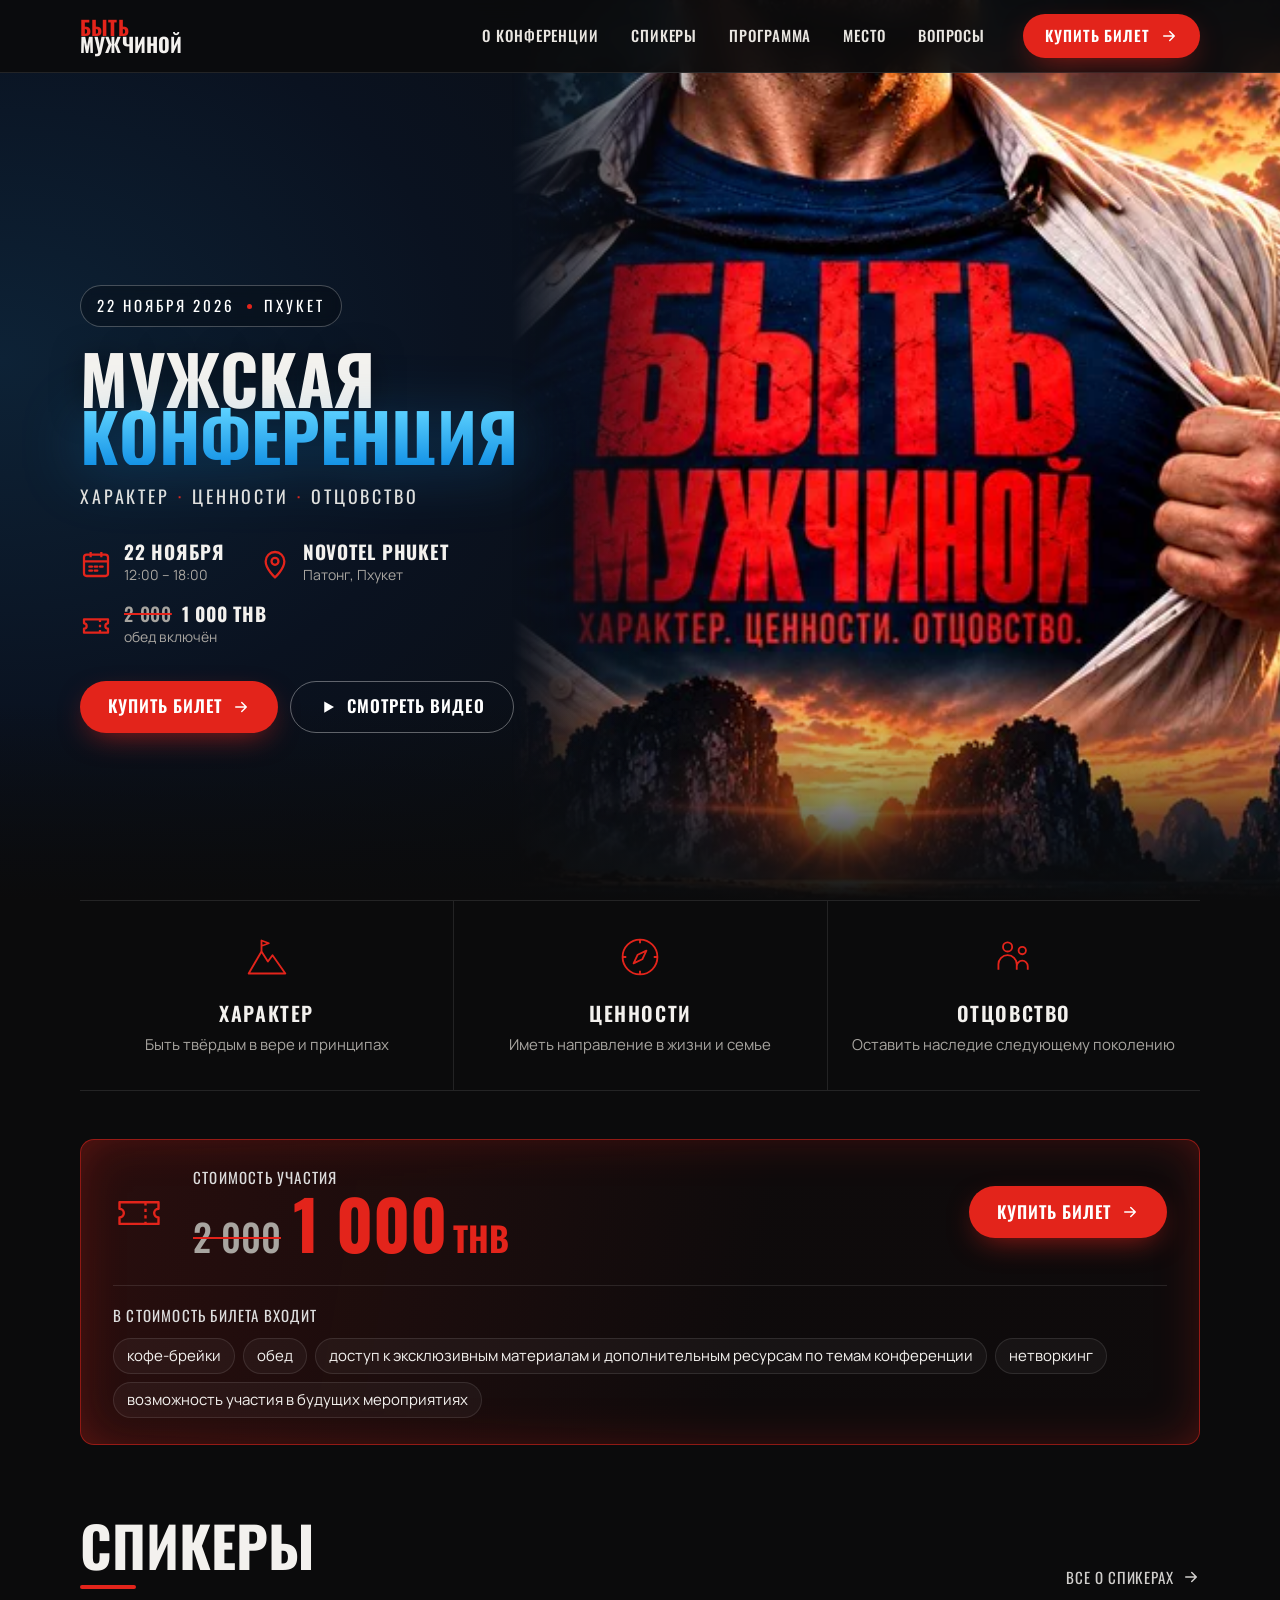
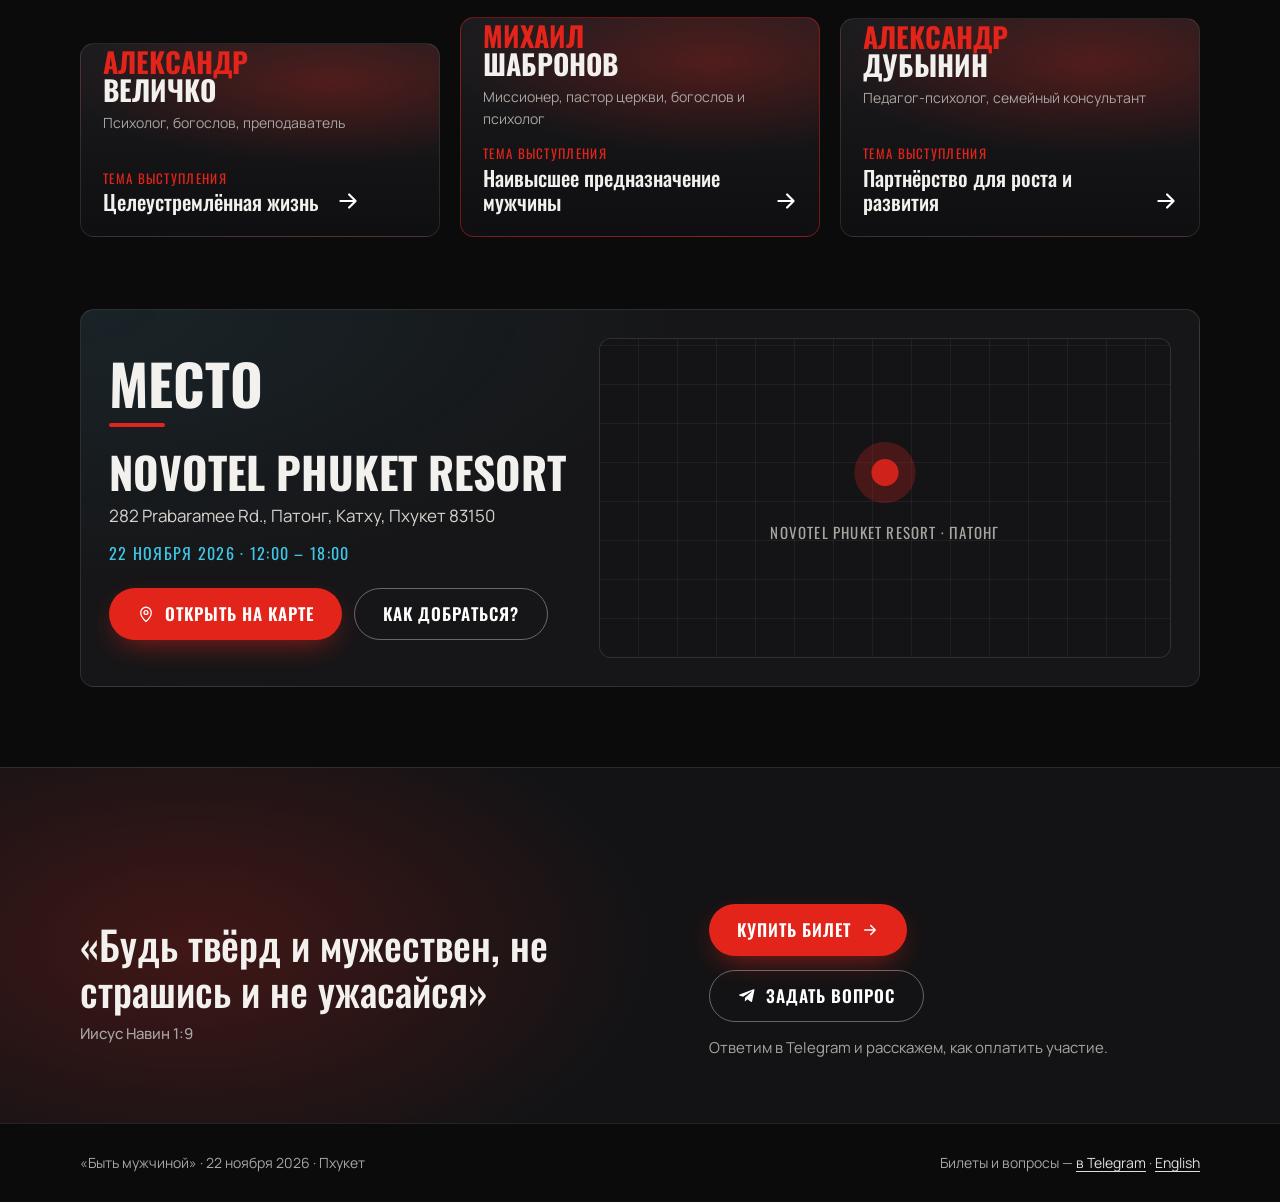
==== index.html @ 86142906 "Место проведения: Novotel Phuket Resort, Патонг — первый экран, блок с картой, вкладка «Место», вопр" ====
<!doctype html>
<html lang="ru">
<head>
<noscript><style>.hero-art img{opacity:1!important}</style></noscript>
<meta charset="utf-8">
<meta name="viewport" content="width=device-width, initial-scale=1, viewport-fit=cover">
<title>Быть мужчиной — конференция, Пхукет, 22 ноября 2026</title>
<meta name="description" content="Мужская конференция «Быть мужчиной»: характер, ценности, отцовство. 22 ноября 2026, Пхукет. Участие — 1 000 бат, обед включён.">
<meta property="og:title" content="Быть мужчиной — конференция, 22 ноября, Пхукет">
<meta property="og:description" content="Характер. Ценности. Отцовство. Участие — 1 000 бат, обед включён.">
<meta property="og:image" content="https://bemen.club/img/og-share.jpg">
<meta property="og:image:width" content="1200">
<meta property="og:image:height" content="630">
<meta name="twitter:card" content="summary_large_image">
<meta property="og:url" content="https://bemen.club/">
<meta property="og:type" content="website">
<meta name="theme-color" content="#0b0b0c">
<link rel="icon" href="data:image/svg+xml,%3Csvg xmlns='http://www.w3.org/2000/svg' viewBox='0 0 32 32'%3E%3Crect width='32' height='32' rx='6' fill='%23e3241b'/%3E%3Cpath d='M6 24l7-12 4 6 3-4 6 10z' fill='%23fff'/%3E%3C/svg%3E">
<script src="legal/org.js"></script>
<link rel="preconnect" href="https://fonts.googleapis.com">
<link rel="preconnect" href="https://fonts.gstatic.com" crossorigin>
<link href="https://fonts.googleapis.com/css2?family=Oswald:wght@500;600;700&family=Manrope:wght@400;500;600;700&display=swap" rel="stylesheet" media="print" onload="this.media='all'">
<link rel="preload" as="image" href="img/hero-wide.webp" imagesrcset="img/hero-wide-800.webp 800w, img/hero-wide.webp 1254w" imagesizes="(max-width:1100px) 100vw, 60vw" type="image/webp" media="(min-width: 641px)">
<link rel="preload" as="image" href="img/hero-tall.webp" media="(max-width: 640px)">
<style>
:root{
  --bg:#0b0b0c; --bg2:#131315; --card:#161618; --line:rgba(255,255,255,.1);
  --text:#f3f1ee; --muted:#a8a5a0; --red:#e3241b; --red2:#ff3b2f; --cyan:#3fc6e6;
  --r:14px; --pad:clamp(16px,4vw,40px); --max:1200px;
  --head:'Oswald',Impact,sans-serif; --body:'Manrope',system-ui,sans-serif;
}
*{box-sizing:border-box;margin:0;padding:0}
html{scroll-behavior:smooth;-webkit-text-size-adjust:100%}
body{background:var(--bg);color:var(--text);font-family:var(--body);font-size:16px;line-height:1.55;overflow-x:hidden}
img,video{display:block;max-width:100%}
a{color:inherit;text-decoration:none}
button{font:inherit;color:inherit;background:none;border:0;cursor:pointer}
.wrap{max-width:var(--max);margin:0 auto;padding:0 var(--pad)}
:focus-visible{outline:2px solid var(--red2);outline-offset:3px;border-radius:6px}

/* ---------- кнопки ---------- */
.btn{display:inline-flex;align-items:center;justify-content:center;gap:10px;min-height:52px;padding:0 28px;border-radius:999px;
  font-family:var(--head);font-weight:600;font-size:17px;letter-spacing:.06em;text-transform:uppercase;white-space:nowrap;
  transition:transform .2s cubic-bezier(.2,.8,.2,1),background .2s,box-shadow .2s}
.btn-red{background:var(--red);color:#fff;box-shadow:0 10px 30px -10px rgba(227,36,27,.7)}
.btn-red:hover{background:var(--red2);transform:translateY(-2px)}
.btn-red:active{transform:translateY(0) scale(.98)}
.btn-ghost{border:1.5px solid rgba(255,255,255,.35);color:#fff}
.btn-ghost:hover{border-color:#fff;background:rgba(255,255,255,.06)}
.btn svg{width:18px;height:18px;flex:none}
.link-more{display:inline-flex;align-items:center;gap:8px;font-family:var(--head);text-transform:uppercase;letter-spacing:.06em;font-size:15px;color:var(--text);opacity:.85}
.link-more:hover{opacity:1;color:var(--red2)}

/* ---------- шапка ---------- */
header{position:fixed;inset:0 0 auto;z-index:40;background:rgba(11,11,12,.92);backdrop-filter:blur(12px);-webkit-backdrop-filter:blur(12px);border-bottom:1px solid var(--line)}
header.solid{background:rgba(11,11,12,.86);backdrop-filter:blur(12px);-webkit-backdrop-filter:blur(12px);border-bottom:1px solid var(--line)}
.bar{display:flex;align-items:center;gap:24px;height:72px}
.logo{font-family:var(--head);font-weight:700;line-height:.86;text-transform:uppercase;font-size:20px;letter-spacing:.01em}
.logo b{color:var(--red);display:block}
.tabs{display:flex;gap:4px;margin-left:auto}
.tab{font-family:var(--head);font-weight:500;font-size:15px;text-transform:uppercase;letter-spacing:.06em;padding:10px 14px;border-radius:999px;color:#e9e6e1;transition:background .2s,color .2s}
.tab:hover,.tab[aria-expanded=true]{background:rgba(255,255,255,.08);color:#fff}
.bar .btn{min-height:44px;padding:0 22px;font-size:15px}

/* ---------- первый экран: кадр постера справа, текст слева ---------- */
.sr-only{position:absolute;width:1px;height:1px;overflow:hidden;clip:rect(0 0 0 0);white-space:nowrap}
.hero{position:relative;min-height:min(100svh,980px);display:flex;align-items:center;overflow:hidden;isolation:isolate;
  background:radial-gradient(80% 90% at 0% 40%,#0d2236 0%,#0a1220 45%,var(--bg) 100%)}
.hero-art{position:absolute;top:0;right:0;bottom:0;width:60%;z-index:-1;background:url([data-uri]) 60% 30%/cover;-webkit-mask:linear-gradient(90deg,transparent 0%,#000 30%);mask:linear-gradient(90deg,transparent 0%,#000 30%)}
.hero-art img{width:100%;height:100%;object-fit:cover;object-position:60% 30%;
  opacity:0;transition:opacity .6s ease}
.hero-art img.ok{opacity:1;animation:slowzoom 20s ease-out both}
.hero::after{content:"";position:absolute;inset:auto 0 0;height:22%;background:linear-gradient(0deg,var(--bg),transparent);z-index:-1}
@keyframes slowzoom{from{transform:scale(1.06)}to{transform:scale(1)}}
.hero-in{width:100%;padding-top:110px;padding-bottom:64px}
.hero-date{display:inline-flex;align-items:center;gap:12px;font-family:var(--head);text-transform:uppercase;letter-spacing:.2em;font-size:15px;color:#fff;
  padding:8px 16px;border:1px solid rgba(255,255,255,.25);border-radius:999px;background:rgba(0,0,0,.25);backdrop-filter:blur(6px)}
.hero-date i{width:5px;height:5px;border-radius:50%;background:var(--red)}
.h1{font-family:var(--head);font-weight:700;text-transform:uppercase;line-height:.86;margin:22px 0 18px;font-size:clamp(50px,5.3vw,104px);white-space:nowrap}
.h1 span{display:block}
.h1 .w{color:#f4f2ee;text-shadow:0 4px 30px rgba(0,0,0,.5)}
.h1 .c{background:linear-gradient(180deg,#5fd3ff,#1593e6);-webkit-background-clip:text;background-clip:text;color:transparent;filter:drop-shadow(0 6px 30px rgba(21,147,230,.35))}
.triad{font-family:var(--head);text-transform:uppercase;letter-spacing:.16em;font-size:clamp(14px,1.4vw,18px);color:#e6e3de}
.triad i{color:var(--red);font-style:normal;margin:0 .45em}
.facts{display:flex;flex-wrap:wrap;gap:16px 34px;margin:30px 0 32px}
.fact{display:flex;gap:12px;align-items:center}
.fact svg{width:32px;height:32px;color:var(--red);flex:none}
.fact strong{display:block;font-family:var(--head);font-size:19px;letter-spacing:.04em;text-transform:uppercase;line-height:1.1}
.fact span{color:var(--muted);font-size:14px}
.cta-row{display:flex;flex-wrap:wrap;gap:12px}
.alt-pay{display:inline-block;margin-top:14px;color:var(--muted);font-size:14px;text-decoration:underline;text-underline-offset:3px}
.alt-pay:hover{color:#fff}
.price .alt-pay{grid-column:1/-1;justify-self:end;margin-top:-16px}
.alt-pay[hidden]{display:none}
.hero-in>*{max-width:min(640px,46vw)}
.hero-in>.h1{max-width:none}
@media (min-width:1600px){.hero-art{width:58%}}
@media (max-width:1100px) and (min-width:641px){
  .hero{display:block;min-height:0}
  .hero-art{position:relative;width:100%;height:auto;aspect-ratio:1254/695}
  .hero-art{-webkit-mask:linear-gradient(0deg,transparent 0%,#000 30%);mask:linear-gradient(0deg,transparent 0%,#000 30%)}
  .hero-in{padding-top:0;margin-top:-60px;position:relative}
  .hero-in>*{max-width:none}
}

/* ---------- ценности ---------- */
.values{display:grid;grid-template-columns:repeat(3,1fr);border-top:1px solid var(--line);border-bottom:1px solid var(--line)}
.val{padding:34px 20px;text-align:center}
.val+.val{border-left:1px solid var(--line)}
.val svg{width:44px;height:44px;color:var(--red);margin:0 auto 12px}
.val h3{font-family:var(--head);text-transform:uppercase;letter-spacing:.08em;font-size:20px;font-weight:600}
.val p{color:var(--muted);font-size:15px;margin-top:4px}

/* ---------- цена ---------- */
.price{margin:48px auto 0;display:grid;grid-template-columns:auto 1fr auto;align-items:center;gap:28px;padding:26px 32px;border:1.5px solid rgba(227,36,27,.6);border-radius:var(--r);
  background:linear-gradient(100deg,rgba(227,36,27,.14),rgba(227,36,27,.02) 60%);box-shadow:0 0 60px -20px rgba(227,36,27,.45) inset}
.price .ico{width:52px;height:52px;color:var(--red)}
.price small{display:block;font-family:var(--head);text-transform:uppercase;letter-spacing:.08em;font-size:15px;color:#ddd}
.price .sum{font-family:var(--head);font-weight:700;font-size:clamp(46px,6vw,68px);color:var(--red);line-height:1}
.price .sum em{font-style:normal;font-size:.5em;margin-left:6px}
.price .sum s,.fact s,.chip s{color:var(--muted);font-weight:500;text-decoration-color:var(--red);text-decoration-thickness:2px}
.price .sum s{font-size:.55em;margin-right:12px}
.fact s{margin-right:4px}
.price .inc{grid-column:1/-1;border-top:1px solid var(--line);padding-top:18px}
.price .inc ul{list-style:none;margin-top:10px;display:flex;flex-wrap:wrap;gap:8px}
.price .inc li{padding:7px 13px;border:1px solid var(--line);border-radius:999px;background:rgba(255,255,255,.04);font-size:15px;line-height:1.35}

/* ---------- спикеры ---------- */
section{padding:72px 0 0}
.sec-head{display:flex;align-items:end;justify-content:space-between;gap:16px;margin-bottom:28px}
.h2{font-family:var(--head);font-weight:700;text-transform:uppercase;font-size:clamp(38px,5vw,56px);line-height:1}
.h2::after{content:"";display:block;width:56px;height:4px;background:var(--red);margin-top:12px;border-radius:2px}
.speakers{display:grid;grid-template-columns:repeat(3,1fr);gap:20px;align-items:end}
.sp{position:relative;display:flex;flex-direction:column;text-align:left;border-radius:var(--r);overflow:hidden;border:1px solid var(--line);
  background:radial-gradient(120% 70% at 70% 20%,rgba(227,36,27,.28),transparent 60%),linear-gradient(180deg,#1c1c1f,#0f0f11);
  transition:transform .35s cubic-bezier(.2,.8,.2,1),border-color .3s,box-shadow .35s}
.sp:hover{transform:translateY(-6px);border-color:rgba(227,36,27,.55);box-shadow:0 30px 60px -30px rgba(227,36,27,.5)}
.sp.main{border-color:rgba(227,36,27,.45)}
.sp .ph{position:relative;aspect-ratio:4/4.3;overflow:hidden;isolation:isolate}
.sp .ph img{position:absolute;inset:0;width:100%;height:100%;object-fit:cover;object-position:50% 12%;z-index:-1;
  filter:saturate(.8) contrast(1.08) brightness(.92);transition:transform .6s cubic-bezier(.2,.8,.2,1),filter .4s}
.sp:hover .ph img{transform:scale(1.04);filter:saturate(1) contrast(1.05) brightness(1)}
/* общий тон для разных фонов: тёмные края, красный отсвет и полоса как на эскизе */
.sp .ph::before{content:"";position:absolute;inset:0;
  background:radial-gradient(90% 70% at 50% 30%,transparent 40%,rgba(11,11,12,.75) 100%),linear-gradient(200deg,rgba(227,36,27,.28),transparent 45%)}
.sp .ph::after{content:"";position:absolute;inset:auto 0 0;height:45%;background:linear-gradient(0deg,#111113 4%,transparent)}
.sp .ph i.streak{position:absolute;right:-6%;top:-8%;width:16%;height:120%;transform:rotate(12deg);opacity:.8;
  background:linear-gradient(180deg,transparent,rgba(227,36,27,.9) 25%,rgba(150,12,8,.9) 75%,transparent);
  -webkit-mask:repeating-linear-gradient(170deg,#000 0 7px,transparent 7px 11px);mask:repeating-linear-gradient(170deg,#000 0 7px,transparent 7px 11px)}
.sp .ph svg.mnt{display:none}
.sp .bd{padding:4px 22px 22px;position:relative}
.sp h3{font-family:var(--head);text-transform:uppercase;font-size:28px;line-height:1;font-weight:700}
.sp h3 span{color:var(--red);display:block}
.sp .role{color:var(--muted);font-size:14px;margin:8px 0 14px;min-height:42px}
.sp .tlabel{font-family:var(--head);color:var(--red);text-transform:uppercase;letter-spacing:.1em;font-size:13px}
.sp .topic{font-family:var(--head);font-size:21px;line-height:1.15;text-transform:none;font-weight:500;margin-top:2px;padding-right:40px}
.sp .arr{position:absolute;right:20px;bottom:22px;width:26px;height:26px;color:#fff;transition:transform .3s}
.sp:hover .arr{transform:translateX(4px);color:var(--red2)}

/* ---------- финальный призыв ---------- */
.venue{display:grid;grid-template-columns:1fr 1.25fr;gap:32px;align-items:stretch;padding:28px;border:1px solid var(--line);border-radius:var(--r);
  background:radial-gradient(90% 120% at 0% 0%,rgba(63,198,230,.08),transparent 60%),var(--card)}
.venue-txt{display:flex;flex-direction:column;justify-content:center;min-width:0}
.venue-name{font-family:var(--head);font-weight:700;font-size:clamp(30px,3.4vw,44px);text-transform:uppercase;line-height:1.05;margin-top:22px}
.venue-addr{color:#d6d3ce;font-size:17px;margin-top:8px}
.venue-when{font-family:var(--head);color:var(--cyan);letter-spacing:.08em;text-transform:uppercase;font-size:16px;margin:12px 0 22px}
.venue-map{position:relative;display:block;min-height:320px;border-radius:12px;overflow:hidden;background:#1a1a1d;border:1px solid var(--line)}
.venue-map::before{content:"Novotel Phuket Resort · Патонг";position:absolute;inset:0;display:grid;place-items:center;padding-top:70px;font-family:var(--head);text-transform:uppercase;letter-spacing:.08em;color:var(--muted);font-size:15px;
  background:radial-gradient(circle at 50% 42%,rgba(227,36,27,.9) 0 13px,rgba(227,36,27,.25) 14px 30px,transparent 31px),repeating-linear-gradient(0deg,transparent 0 38px,rgba(255,255,255,.05) 38px 39px),repeating-linear-gradient(90deg,transparent 0 38px,rgba(255,255,255,.05) 38px 39px),#141417}
.venue-map iframe{position:absolute;inset:0;width:100%;height:100%;border:0;filter:grayscale(.25) contrast(1.05);pointer-events:none}
.final{margin-top:80px;position:relative;overflow:hidden;border-top:1px solid var(--line);
  background:radial-gradient(60% 120% at 15% 50%,rgba(227,36,27,.22),transparent 60%),var(--bg2)}
.final .wrap{display:grid;grid-template-columns:1.2fr 1fr;gap:40px;align-items:center;padding-top:64px;padding-bottom:64px}
.quote{font-family:var(--head);font-size:clamp(26px,3.2vw,40px);line-height:1.15;font-weight:500}
.quote cite{display:block;font-family:var(--body);font-style:normal;color:var(--muted);font-size:15px;margin-top:12px}
.final-cta{display:flex;flex-direction:column;gap:14px;align-items:flex-start}
.final-cta p{color:var(--muted);font-size:15px}
footer{padding:28px 0 calc(28px + env(safe-area-inset-bottom));color:var(--muted);font-size:14px;border-top:1px solid var(--line)}
footer .foot{display:flex;flex-direction:column;gap:14px}
.foot-org{line-height:1.7;color:#cfcbc6}
.foot-org b{color:#fff}
.foot-row{display:flex;flex-wrap:wrap;justify-content:space-between;gap:10px}
footer a{color:#ddd;text-decoration:underline;text-underline-offset:3px}

/* ---------- окна вкладок ---------- */
dialog.sheet{position:fixed;inset:0;margin:auto;width:min(960px,calc(100% - 32px));max-height:calc(100dvh - 48px);padding:0;border:1px solid var(--line);border-radius:18px;
  background:#121214;color:var(--text);overflow:hidden;box-shadow:0 40px 120px rgba(0,0,0,.7)}
dialog.sheet::backdrop{background:rgba(0,0,0,.72);backdrop-filter:blur(6px);-webkit-backdrop-filter:blur(6px)}
dialog.sheet[open]{animation:sheetin .35s cubic-bezier(.2,.8,.2,1)}
dialog.sheet[open]::backdrop{animation:fade .3s ease}
@keyframes sheetin{from{opacity:0;transform:translateY(24px) scale(.98)}to{opacity:1;transform:none}}
@keyframes fade{from{opacity:0}}
.sheet-in{display:flex;flex-direction:column;max-height:calc(100dvh - 48px)}
.sheet-top{display:flex;align-items:center;gap:12px;padding:16px 20px;border-bottom:1px solid var(--line);flex:none}
.sheet-tabs{display:flex;gap:4px;overflow-x:auto;scrollbar-width:none;flex:1}
.sheet-tabs::-webkit-scrollbar{display:none}
.sheet-tabs .tab{white-space:nowrap;font-size:14px;padding:8px 12px}
.sheet-tabs .tab[aria-selected=true]{background:var(--red);color:#fff}
.x{width:40px;height:40px;border-radius:50%;display:grid;place-items:center;background:rgba(255,255,255,.06);flex:none}
.x:hover{background:rgba(255,255,255,.14)}
.x svg{width:20px;height:20px}
.sheet-body{overflow-y:auto;padding:28px clamp(20px,4vw,40px) 32px;overscroll-behavior:contain}
.pane[hidden]{display:none}
.pane h2{font-family:var(--head);text-transform:uppercase;font-size:clamp(30px,4vw,42px);line-height:1;margin-bottom:18px}
.pane h2 em{color:var(--red);font-style:normal}
.pane h4{font-family:var(--head);text-transform:uppercase;letter-spacing:.06em;font-size:16px;color:var(--red);margin:22px 0 8px}
.pane p{color:#d6d3ce;margin-bottom:12px;max-width:62ch}
.pane p.lead{font-size:18px;color:#fff}
.pane ul{list-style:none;display:grid;gap:6px;margin-bottom:8px}
.pane li{padding-left:18px;position:relative;color:#d6d3ce}
.pane li::before{content:"";position:absolute;left:0;top:.7em;width:7px;height:7px;background:var(--red);border-radius:1px;transform:rotate(45deg)}
.pane .btn{margin-top:14px}
.about-grid{display:grid;grid-template-columns:300px 1fr;gap:32px;align-items:start}
.vid{position:relative;border-radius:14px;overflow:hidden;background:#000;aspect-ratio:9/16;border:1px solid var(--line)}
.vid video{width:100%;height:100%;object-fit:cover}
.vid .play{position:absolute;inset:0;display:grid;place-items:center;background:linear-gradient(0deg,rgba(0,0,0,.55),rgba(0,0,0,.05))}
.vid .play[hidden]{display:none}
.vid .play span{width:72px;height:72px;border-radius:50%;background:var(--red);display:grid;place-items:center;box-shadow:0 0 0 10px rgba(227,36,27,.25);transition:transform .2s}
.vid .play:hover span{transform:scale(1.08)}
.vid .play svg{width:28px;height:28px;margin-left:4px}
.pull{font-family:var(--head);font-size:24px;text-transform:uppercase;color:#fff;border-left:4px solid var(--red);padding-left:14px;margin:18px 0}
.meta{display:flex;flex-wrap:wrap;gap:10px;margin:6px 0 14px}
.chip{display:inline-flex;align-items:center;gap:8px;padding:8px 14px;border-radius:999px;background:rgba(255,255,255,.06);border:1px solid var(--line);font-size:14px}
.chip b{color:var(--red2)}
/* спикеры в окне */
.bio{display:grid;grid-template-columns:200px 1fr;gap:28px;padding:22px 0;border-bottom:1px solid var(--line)}
.bio:first-of-type{padding-top:0}
.bio:last-child{border-bottom:0}
.bio-side{display:flex;flex-direction:column;gap:12px;min-width:0}
.bio .vid .play span{width:56px;height:56px}
.bio .av{aspect-ratio:1;border-radius:14px;overflow:hidden;background:radial-gradient(90% 90% at 60% 30%,rgba(227,36,27,.35),#17171a 70%);position:relative}
.bio .av img{position:absolute;inset:0;width:100%;height:100%;object-fit:cover;object-position:50% 12%}
.bio h3{font-family:var(--head);text-transform:uppercase;font-size:30px;line-height:1}
.bio .r{color:var(--red)}
.bio .sub{color:var(--muted);font-size:15px;margin:6px 0 10px}
.bio .tp{font-family:var(--head);font-size:19px;margin-bottom:10px}
.bio .tp b{color:var(--red);font-weight:500;text-transform:uppercase;font-size:13px;letter-spacing:.1em;display:block}
.three{font-family:var(--head);text-transform:uppercase;letter-spacing:.08em;color:#fff;margin-top:6px}
.three i{color:var(--red);font-style:normal;margin:0 .35em}
details.more summary{list-style:none;cursor:pointer;display:inline-flex;gap:8px;align-items:center;font-family:var(--head);text-transform:uppercase;letter-spacing:.06em;font-size:14px;color:var(--red2);margin-top:4px}
details.more summary::-webkit-details-marker{display:none}
details.more summary::after{content:"+";font-size:18px}
details.more[open] summary::after{content:"−"}
details.more[open] summary{margin-bottom:6px}
/* программа */
.tl{display:grid;gap:0;margin-top:6px}
.tl .row{display:grid;grid-template-columns:130px 1fr;gap:18px;padding:14px 0;border-bottom:1px dashed var(--line)}
.tl .t{font-family:var(--head);font-size:19px;color:var(--red2);letter-spacing:.02em}
.tl .w strong{display:block;font-family:var(--head);font-weight:500;font-size:20px;text-transform:uppercase;letter-spacing:.02em}
.tl .w span{color:var(--muted);font-size:15px}
.tl .row.hl .w strong{color:#fff}
.tl .row.hl{background:linear-gradient(90deg,rgba(227,36,27,.12),transparent);margin:0 -12px;padding-left:12px;padding-right:12px;border-radius:10px}
.motto{margin-top:20px;font-family:var(--head);text-transform:uppercase;letter-spacing:.1em;color:#fff}
.motto i{color:var(--red);font-style:normal;margin:0 .4em}
/* faq */
.faq details{border-bottom:1px solid var(--line)}
.faq summary{list-style:none;cursor:pointer;padding:18px 40px 18px 0;position:relative;font-family:var(--head);font-size:20px;font-weight:500}
.faq summary::-webkit-details-marker{display:none}
.faq summary::after{content:"";position:absolute;right:6px;top:50%;width:12px;height:12px;border-right:2px solid var(--red);border-bottom:2px solid var(--red);transform:translateY(-70%) rotate(45deg);transition:transform .25s}
.faq details[open] summary::after{transform:translateY(-30%) rotate(-135deg)}
.faq details p{padding-bottom:16px;margin:0}

/* ---------- нижняя кнопка на телефоне ---------- */
.dock{display:none}

/* ---------- появление ---------- */
.rv{opacity:0;transform:translateY(22px);transition:opacity .7s ease,transform .7s cubic-bezier(.2,.8,.2,1)}
.rv.in{opacity:1;transform:none}

/* ---------- планшет и телефон ---------- */
@media (max-width:1020px){
  .tabs .tab{padding:10px 9px;font-size:14px}
  .price{grid-template-columns:auto 1fr;row-gap:18px}
  .price>.btn{grid-column:1/-1}
}
@media (max-width:860px){
  .bar{height:60px}
  .bar .tabs{display:none}
  .bar .btn{margin-left:auto}
  .mtabs{display:flex;gap:6px;overflow-x:auto;scrollbar-width:none;padding:0 var(--pad) 10px;-webkit-mask:linear-gradient(90deg,#000 85%,transparent)}
  .mtabs::-webkit-scrollbar{display:none}
  .mtabs .tab{white-space:nowrap;background:rgba(255,255,255,.07);font-size:13px;padding:7px 12px}
  .speakers{grid-template-columns:1fr;gap:16px}
  .sp.main{order:-1}
  .sp{display:grid;grid-template-columns:42% 1fr;align-items:end}
  .sp .ph{aspect-ratio:auto;height:100%;min-height:220px}
  .sp .bd{padding:18px 16px 18px 6px}
  .sp h3{font-size:24px}
  .sp .role{min-height:0;margin:6px 0 10px;font-size:13px}
  .sp .topic{font-size:18px;padding-right:28px}
  .sp .arr{right:12px;bottom:16px;width:22px;height:22px}
  .final .wrap{grid-template-columns:1fr;gap:24px}
  .about-grid{grid-template-columns:1fr}
  .about-grid .vid{max-width:340px;width:100%;margin:0 auto}
  .bio{grid-template-columns:1fr;gap:14px}
  .bio-side{max-width:260px}
}
@media (min-width:861px){.mtabs{display:none}}
@media (max-width:640px){
  body{font-size:15.5px}
  .logo{font-size:17px}
  .bar .btn{min-height:40px;padding:0 16px;font-size:14px}
  .hero{display:block;min-height:0;background:var(--bg);padding:106px 0 0!important}
  .hero-art{position:relative;width:100%;height:auto;aspect-ratio:720/1120;margin:0}
  .hero-art{background-image:url([data-uri]);background-position:center;-webkit-mask:linear-gradient(0deg,transparent 0%,#000 22%);mask:linear-gradient(0deg,transparent 0%,#000 22%)}
  .hero-art img.ok{animation:none}
  .hero::after{display:none}
  .hero-in{padding-top:0;padding-bottom:20px;margin-top:-40px;position:relative}
  .hero-in>*{max-width:none}
  .triad{display:none}
  .facts{display:grid;grid-template-columns:1fr 1fr;gap:10px}
  .fact{gap:8px}
  .fact:nth-child(3){display:none}
  .hero-date{display:none}
  .h1{position:absolute;width:1px;height:1px;overflow:hidden;clip:rect(0 0 0 0);margin:0}
  .facts{gap:10px;margin:0 0 18px}
  .fact svg{width:22px;height:22px}
  .fact strong{font-size:15px}
  .fact span{font-size:12px}
  .cta-row .btn{flex:1 1 100%}
  .values{grid-template-columns:repeat(3,1fr)}
  .val{padding:22px 6px}
  .val svg{width:32px;height:32px;margin-bottom:8px}
  .val h3{font-size:15px;letter-spacing:.04em}
  .val p{font-size:12.5px;line-height:1.35}
  .price{margin-top:32px;padding:20px 18px;gap:14px 16px;grid-template-columns:auto 1fr}
  .price .ico{width:40px;height:40px}
  .price .inc strong{font-size:18px}
  section{padding-top:52px}
  .sec-head{margin-bottom:20px}
  .final{margin-top:56px}
  .venue{grid-template-columns:1fr;padding:20px;gap:20px}
  .venue-map{min-height:240px}
  .venue .cta-row .btn{flex:1 1 100%}
  .final .wrap{padding-top:44px;padding-bottom:44px}
  .final-cta .btn{width:100%}
  footer{padding-bottom:calc(96px + env(safe-area-inset-bottom))}
  .dock{display:flex;position:fixed;left:12px;right:12px;bottom:calc(12px + env(safe-area-inset-bottom));z-index:30;transform:translateY(140%);transition:transform .35s cubic-bezier(.2,.8,.2,1)}
  .dock.on{transform:none}
  .dock .btn{width:100%;box-shadow:0 14px 40px rgba(0,0,0,.6),0 10px 30px -10px rgba(227,36,27,.7)}
  dialog.sheet{width:100%;max-width:100%;max-height:100dvh;height:100dvh;border-radius:0;border:0}
  .sheet-in{max-height:100dvh;height:100%}
  .sheet-top{padding:12px 12px 12px 14px;padding-top:calc(12px + env(safe-area-inset-top))}
  .sheet-body{padding:22px 18px calc(32px + env(safe-area-inset-bottom))}
  .tl .row{grid-template-columns:96px 1fr;gap:12px}
  .tl .t{font-size:16px}
  .tl .w strong{font-size:17px}
  .faq summary{font-size:18px}
}
@media (prefers-reduced-motion:reduce){
  *,*::before,*::after{animation:none!important;transition:none!important}
  .rv{opacity:1;transform:none}
}
</style>
</head>
<body>

<svg width="0" height="0" style="position:absolute" aria-hidden="true">
  <symbol id="i-arrow" viewBox="0 0 24 24" fill="none" stroke="currentColor" stroke-width="2" stroke-linecap="round" stroke-linejoin="round"><path d="M5 12h14M13 6l6 6-6 6"/></symbol>
  <symbol id="i-tg" viewBox="0 0 24 24" fill="currentColor"><path d="M21.9 4.3 18.8 19c-.2 1-.8 1.3-1.7.8l-4.7-3.5-2.3 2.2c-.3.3-.5.5-1 .5l.3-4.8 8.8-7.9c.4-.3-.1-.5-.6-.2L6.7 12.9 2 11.4c-1-.3-1-1 .2-1.5L20.6 3c.8-.3 1.6.2 1.3 1.3z"/></symbol>
  <symbol id="i-cal" viewBox="0 0 24 24" fill="none" stroke="currentColor" stroke-width="1.7"><rect x="3" y="5" width="18" height="16" rx="2"/><path d="M3 10h18M8 3v4M16 3v4"/><path d="M7 14h2M11 14h2M15 14h2M7 17h2M11 17h2" stroke-linecap="round"/></symbol>
  <symbol id="i-pin" viewBox="0 0 24 24" fill="none" stroke="currentColor" stroke-width="1.7"><path d="M12 22s7-6.2 7-12a7 7 0 1 0-14 0c0 5.8 7 12 7 12z"/><circle cx="12" cy="10" r="2.6"/></symbol>
  <symbol id="i-ticket" viewBox="0 0 24 24" fill="none" stroke="currentColor" stroke-width="1.7" stroke-linejoin="round"><path d="M3 7h18v3a2 2 0 0 0 0 4v3H3v-3a2 2 0 0 0 0-4z"/><path d="M15 7v10" stroke-dasharray="2 2"/></symbol>
  <symbol id="i-x" viewBox="0 0 24 24" fill="none" stroke="currentColor" stroke-width="2" stroke-linecap="round"><path d="M6 6l12 12M18 6 6 18"/></symbol>
  <symbol id="i-play" viewBox="0 0 24 24" fill="#fff"><path d="M7 4.5v15l13-7.5z"/></symbol>
</svg>

<header id="top">
  <div class="wrap bar">
    <a href="#" class="logo" aria-label="Быть мужчиной — наверх"><b>Быть</b>мужчиной</a>
    <nav class="tabs" aria-label="Разделы">
      <button class="tab" data-open="about">О конференции</button>
      <button class="tab" data-open="speakers">Спикеры</button>
      <button class="tab" data-open="program">Программа</button>
      <button class="tab" data-open="place">Место</button>
      <button class="tab" data-open="faq">Вопросы</button>
    </nav>
    <a class="btn btn-red" data-tg="ticket" href="#">Купить билет <svg><use href="#i-arrow"/></svg></a>
  </div>
  <nav class="mtabs" aria-label="Разделы">
    <button class="tab" data-open="about">О конференции</button>
    <button class="tab" data-open="speakers">Спикеры</button>
    <button class="tab" data-open="program">Программа</button>
    <button class="tab" data-open="place">Место</button>
    <button class="tab" data-open="faq">Вопросы</button>
  </nav>
</header>

<main>
  <section class="hero">
    <picture class="hero-art">
      <source media="(max-width:640px)" srcset="img/hero-tall.webp" type="image/webp">
      <source srcset="img/hero-wide-800.webp 800w, img/hero-wide.webp 1254w" sizes="(max-width:1100px) 100vw, 60vw" type="image/webp">
      <img src="img/hero-wide.jpg" decoding="async" onload="this.classList.add('ok')" alt="Мужчина распахивает рубашку, на футболке надпись «Быть мужчиной. Характер. Ценности. Отцовство»" fetchpriority="high">
    </picture>
    <div class="wrap hero-in">
      <p class="hero-date">22 ноября 2026 <i></i> Пхукет</p>
      <h1 class="h1"><span class="w">Мужская</span><span class="c">конференция</span><span class="sr-only"> «Быть мужчиной»</span></h1>
      <p class="triad">Характер<i>·</i>Ценности<i>·</i>Отцовство</p>
      <div class="facts">
        <div class="fact"><svg><use href="#i-cal"/></svg><div><strong>22 ноября</strong><span>12:00 – 18:00</span></div></div>
        <div class="fact"><svg><use href="#i-pin"/></svg><div><strong>Novotel Phuket</strong><span>Патонг, Пхукет</span></div></div>
        <div class="fact"><svg><use href="#i-ticket"/></svg><div><strong><s>2 000</s> 1 000 THB</strong><span>обед включён</span></div></div>
      </div>
      <div class="cta-row">
        <a class="btn btn-red" data-tg="ticket" href="#">Купить билет <svg><use href="#i-arrow"/></svg></a>
        <button class="btn btn-ghost" data-open="about"><svg><use href="#i-play"/></svg> Смотреть видео</button>
      </div>
      <a class="alt-pay" data-tg="altpay" href="#" hidden>Нет подходящей карты? Другой способ оплаты →</a>
    </div>
  </section>

  <div class="wrap">
    <div class="values rv">
      <div class="val">
        <svg viewBox="0 0 48 48" fill="none" stroke="currentColor" stroke-width="2" stroke-linejoin="round"><path d="M4 42 18 18l7 11 5-7 14 20z"/><path d="M18 18V6l8 3-8 3"/></svg>
        <h3>Характер</h3><p>Быть твёрдым в вере и принципах</p>
      </div>
      <div class="val">
        <svg viewBox="0 0 48 48" fill="none" stroke="currentColor" stroke-width="2"><circle cx="24" cy="24" r="19"/><path d="m31 17-4.5 9.5L17 31l4.5-9.5z" stroke-linejoin="round"/><path d="M24 5v4M24 39v4M5 24h4M39 24h4"/></svg>
        <h3>Ценности</h3><p>Иметь направление в жизни и семье</p>
      </div>
      <div class="val">
        <svg viewBox="0 0 48 48" fill="none" stroke="currentColor" stroke-width="2"><circle cx="17" cy="13" r="5"/><circle cx="33" cy="17" r="4"/><path d="M7 38v-6a10 10 0 0 1 20 0v6M27 38v-4a6 6 0 0 1 12 0v4"/></svg>
        <h3>Отцовство</h3><p>Оставить наследие следующему поколению</p>
      </div>
    </div>

    <div class="price rv">
      <svg class="ico" viewBox="0 0 48 48" fill="none" stroke="currentColor" stroke-width="2.2" stroke-linejoin="round"><path d="M6 15h36v6a4 4 0 0 0 0 8v6H6v-6a4 4 0 0 0 0-8z"/><path d="M30 15v20" stroke-dasharray="3 3"/></svg>
      <div><small>Стоимость участия</small><div class="sum"><s>2 000</s>1 000<em>THB</em></div></div>
      <a class="btn btn-red" data-tg="ticket" href="#">Купить билет <svg><use href="#i-arrow"/></svg></a>
      <a class="alt-pay" data-tg="altpay" href="#" hidden>Другой способ оплаты →</a>
      <div class="inc"><small>В стоимость билета входит</small><ul><li>кофе-брейки</li><li>обед</li><li>доступ к эксклюзивным материалам и дополнительным ресурсам по темам конференции</li><li>нетворкинг</li><li>возможность участия в будущих мероприятиях</li></ul></div>
    </div>
  </div>

  <section id="speakers-sec">
    <div class="wrap">
      <div class="sec-head rv">
        <h2 class="h2">Спикеры</h2>
        <button class="link-more" data-open="speakers">Все о спикерах <svg width="18" height="18"><use href="#i-arrow"/></svg></button>
      </div>
      <div class="speakers">
        <button class="sp rv" data-open="speakers" data-sp="velichko">
          <div class="ph"><i class="streak"></i>
            <svg class="mnt" viewBox="0 0 400 80" fill="none" stroke="currentColor" stroke-width="1.5"><path d="M0 80 70 30l40 28 60-50 50 40 40-24 70 56"/></svg>
            <img src="img/velichko.webp" alt="Александр Величко" loading="lazy" width="600" height="800">
          </div>
          <div class="bd">
            <h3><span>Александр</span>Величко</h3>
            <p class="role">Психолог, богослов, преподаватель</p>
            <p class="tlabel">Тема выступления</p>
            <p class="topic">Целеустремлённая жизнь</p>
            <svg class="arr"><use href="#i-arrow"/></svg>
          </div>
        </button>
        <button class="sp main rv" data-open="speakers" data-sp="shabronov">
          <div class="ph"><i class="streak"></i>
            <svg class="mnt" viewBox="0 0 400 80" fill="none" stroke="currentColor" stroke-width="1.5"><path d="M0 80 60 40l50 22 70-58 50 44 50-20 60 52"/></svg>
            <img src="img/shabronov.webp" alt="Михаил Шабронов" loading="lazy" width="600" height="800">
          </div>
          <div class="bd">
            <h3><span>Михаил</span>Шабронов</h3>
            <p class="role">Миссионер, пастор церкви, богослов и психолог</p>
            <p class="tlabel">Тема выступления</p>
            <p class="topic">Наивысшее предназначение мужчины</p>
            <svg class="arr"><use href="#i-arrow"/></svg>
          </div>
        </button>
        <button class="sp rv" data-open="speakers" data-sp="dubynin">
          <div class="ph"><i class="streak"></i>
            <svg class="mnt" viewBox="0 0 400 80" fill="none" stroke="currentColor" stroke-width="1.5"><path d="M0 80 80 36l40 20 50-44 60 50 50-26 60 44"/></svg>
            <img src="img/dubynin.webp" alt="Александр Дубынин" loading="lazy" width="600" height="800">
          </div>
          <div class="bd">
            <h3><span>Александр</span>Дубынин</h3>
            <p class="role">Педагог-психолог, семейный консультант</p>
            <p class="tlabel">Тема выступления</p>
            <p class="topic">Партнёрство для роста и развития</p>
            <svg class="arr"><use href="#i-arrow"/></svg>
          </div>
        </button>
      </div>
    </div>
  </section>

  <section id="venue-sec">
    <div class="wrap">
      <div class="venue rv">
        <div class="venue-txt">
          <h2 class="h2">Место</h2>
          <p class="venue-name">Novotel Phuket Resort</p>
          <p class="venue-addr">282 Prabaramee Rd., Патонг, Катху, Пхукет 83150</p>
          <p class="venue-when">22 ноября 2026 · 12:00 – 18:00</p>
          <div class="cta-row">
            <a class="btn btn-red" href="https://maps.app.goo.gl/HiskbSMJtTyX6q1TA" target="_blank" rel="noopener"><svg><use href="#i-pin"/></svg> Открыть на карте</a>
            <a class="btn btn-ghost" data-tg="address" href="#">Как добраться?</a>
          </div>
        </div>
        <a class="venue-map" href="https://maps.app.goo.gl/HiskbSMJtTyX6q1TA" target="_blank" rel="noopener" aria-label="Novotel Phuket Resort на Google Картах">
          <iframe src="https://www.google.com/maps?q=Novotel+Phuket+Resort,+282+Phrabaramee+Rd,+Patong,+Phuket&z=15&output=embed" loading="lazy" referrerpolicy="no-referrer-when-downgrade" title="Карта: Novotel Phuket Resort, Патонг" tabindex="-1"></iframe>
        </a>
      </div>
    </div>
  </section>

  <section class="final">
    <div class="wrap">
      <blockquote class="quote rv">«Будь твёрд и мужествен, не страшись и не ужасайся»<cite>Иисус Навин 1:9</cite></blockquote>
      <div class="final-cta rv">
        <a class="btn btn-red" data-tg="ticket" href="#">Купить билет <svg><use href="#i-arrow"/></svg></a>
        <a class="btn btn-ghost" data-tg="question" href="#"><svg><use href="#i-tg"/></svg> Задать вопрос</a>
        <p>Ответим в Telegram и расскажем, как оплатить участие.</p>
      </div>
    </div>
  </section>
</main>

<footer>
  <div class="wrap foot">
    <div class="foot-org" data-org-ready hidden>
      <b>Организатор:</b> <span data-org="name"></span><span data-org-if="reg">, рег. номер <span data-org="reg"></span></span><br>
      <span data-org="address"></span><br>
      <span data-org="email"></span><span data-org-if="phone"> · <span data-org="phone"></span></span> · Telegram <a data-tg="question" href="#">@elena_izmerova90</a>
    </div>
    <div class="foot-row">
      <span>«Быть мужчиной» · 22 ноября 2026 · Пхукет</span>
      <span class="legal-links" data-org-ready hidden><a href="legal/terms.html">Условия участия</a> · <a href="legal/refund.html">Возврат и отмена</a> · <a href="legal/privacy.html">Конфиденциальность</a></span>
      <span>Билеты и вопросы — <a data-tg="question" href="#">в Telegram</a> · <a href="en.html" lang="en">English</a></span>
    </div>
  </div>
</footer>

<div class="dock"><a class="btn btn-red" data-tg="ticket" href="#">Купить билет · 1 000 THB <svg><use href="#i-arrow"/></svg></a></div>

<!-- ============ окно с вкладками ============ -->
<dialog class="sheet" id="sheet" aria-label="О конференции">
  <div class="sheet-in">
    <div class="sheet-top">
      <div class="sheet-tabs" role="tablist">
        <button class="tab" role="tab" data-pane="about">О конференции</button>
        <button class="tab" role="tab" data-pane="speakers">Спикеры</button>
        <button class="tab" role="tab" data-pane="program">Программа</button>
        <button class="tab" role="tab" data-pane="place">Место</button>
        <button class="tab" role="tab" data-pane="faq">Вопросы</button>
      </div>
      <button class="x" data-close aria-label="Закрыть"><svg><use href="#i-x"/></svg></button>
    </div>
    <div class="sheet-body">

      <div class="pane" id="p-about" role="tabpanel">
        <div class="about-grid">
          <div class="vid">
            <video id="aboutVideo" src="video/about.mp4" poster="video/poster.jpg" playsinline preload="none" controls></video>
            <button class="play" aria-label="Смотреть видео"><span><svg><use href="#i-play"/></svg></span></button>
          </div>
          <div>
            <h2>Быть <em>мужчиной</em></h2>
            <div class="meta">
              <span class="chip">📅 <b>22 ноября 2026</b></span>
              <span class="chip">📍 Пхукет</span>
              <span class="chip">💰 <s>2 000</s> 1 000 бат, обед включён</span>
            </div>
            <p class="lead">Что значит быть настоящим мужчиной? В чём заключается его сила, ответственность и предназначение?</p>
            <p>«Быть мужчиной» — конференция для тех, кто хочет не просто добиваться успеха, а осознанно строить свою жизнь, укреплять характер, развивать отношения и быть опорой для близких.</p>
            <p>Вместе с опытными спикерами мы поговорим о мужской зрелости, отцовстве, жизненных целях, ценностях и силе партнёрства.</p>
            <p>Это время для честных разговоров, новых открытий, практических решений и общения с мужчинами, которые тоже стремятся расти.</p>
            <p class="pull">Сильными не рождаются — сильными становятся!</p>
            <p>Присоединяйся! Сделай шаг к тому, каким мужчиной ты хочешь стать.</p>
            <a class="btn btn-red" data-tg="ticket" href="#">Купить билет <svg><use href="#i-arrow"/></svg></a>
          </div>
        </div>
      </div>

      <div class="pane" id="p-speakers" role="tabpanel" hidden>
        <h2>Спикеры</h2>
        <article class="bio" id="bio-shabronov">
          <div class="bio-side"><div class="av"><img src="img/shabronov.webp" alt="Михаил Шабронов" loading="lazy"></div>
            <div class="vid"><video src="video/mikhail.mp4" poster="video/mikhail-poster.jpg" playsinline preload="none" controls></video><button class="play" aria-label="Смотреть видео: Михаил Шабронов"><span><svg><use href="#i-play"/></svg></span></button></div></div>
          <div>
            <h3><span class="r">Михаил</span> Шабронов</h3>
            <p class="sub">Миссионер, пастор церкви, богослов и психолог.</p>
            <p class="tp"><b>Тема выступления</b>Наивысшее предназначение мужчины — стать отцом</p>
            <p>Автор образовательных курсов по личностному росту, семейным отношениям и духовной жизни. Имеет более 30 лет опыта публичных выступлений.</p>
            <details class="more"><summary>Подробнее</summary>
              <p>Участник международных конференций и семинаров, посвящённых лидерству, семье и личностному развитию.</p>
              <h4>Семья и ценности</h4>
              <p>Переехал из Москвы на Пхукет (Таиланд), где сегодня живёт и продолжает свою миссионерскую и пасторскую деятельность. Женат 24 года, отец троих детей.</p>
            </details>
            <p class="three">Верность<i>·</i>Смелость<i>·</i>Ответственность</p>
          </div>
        </article>
        <article class="bio" id="bio-velichko">
          <div class="av"><img src="img/velichko.webp" alt="Александр Величко" loading="lazy"></div>
          <div>
            <h3><span class="r">Александр</span> Величко</h3>
            <p class="sub">Психолог, богослов, писатель, преподаватель. Эксперт в вопросах отцовства и семейных отношений.</p>
            <p class="tp"><b>Тема выступления</b>Целеустремлённая жизнь</p>
            <p>Лидер Движения отцов Евразии, более 30 лет опыта. Уже 12 лет помогает мужчинам осознанно подходить к отцовству, укреплять семьи и формировать ценности, которые передаются следующим поколениям.</p>
            <details class="more"><summary>Подробнее</summary>
              <p>Автор книг, в том числе «Подросток: инструкция по взрослению», семинаров и тренингов для отцов и семей. Соавтор программы «50 привычек отца».</p>
              <h4>Образование и опыт</h4>
              <ul><li>Психология — МГУ</li><li>Когнитивно-поведенческая терапия и основы нейронауки — курсы Гарвардской медицинской школы (2026)</li><li>Богословие — Евроазиатская богословская семинария</li><li>Преподаёт семейную психологию, семейное кризисное консультирование, социальные технологии и богословие</li></ul>
              <h4>Семья</h4>
              <p>Живёт в Черногории. Женат 30 лет, отец четверых детей.</p>
            </details>
            <p class="three">Ответственность<i>·</i>Честь<i>·</i>Зрелость</p>
          </div>
        </article>
        <article class="bio" id="bio-dubynin">
          <div class="bio-side"><div class="av"><img src="img/dubynin.webp" alt="Александр Дубынин" loading="lazy"></div>
            <div class="vid"><video src="video/about.mp4" poster="video/poster.jpg" playsinline preload="none" controls></video><button class="play" aria-label="Смотреть видео: Александр Дубынин"><span><svg><use href="#i-play"/></svg></span></button></div></div>
          <div>
            <h3><span class="r">Александр</span> Дубынин</h3>
            <p class="sub">Педагог-психолог, семейный консультант.</p>
            <p class="tp"><b>Тема выступления</b>Партнёрство для роста и развития</p>
            <p>Родом из Сибири. Основатель просветительского учреждения «Отцовство» на Дальнем Востоке. Автор курсов по наставничеству и семейным отношениям, редактор курса о прощении.</p>
            <details class="more"><summary>Подробнее</summary>
              <p>Спикер международных конференций в Турции, Узбекистане, Молдове, Беларуси, Южной Корее и ЮАР.</p>
              <h4>Образование и подготовка</h4>
              <ul><li>Педагогика и психология</li><li>Богословие</li><li>Кризисное семейное консультирование</li><li>Обучение в Институте библейского душепопечения</li></ul>
              <h4>Семья и ценности</h4>
              <p>Женат 19 лет, отец четверых детей.</p>
            </details>
            <p class="three">Вера<i>·</i>Ответственность<i>·</i>Мужество</p>
          </div>
        </article>
        <a class="btn btn-red" data-tg="ticket" href="#">Купить билет <svg><use href="#i-arrow"/></svg></a>
      </div>

      <div class="pane" id="p-program" role="tabpanel" hidden>
        <h2>Программа <em>22 ноября</em></h2>
        <div class="tl">
          <div class="row"><div class="t">12:00–12:30</div><div class="w"><strong>Сбор участников</strong><span>Чай, кофе · открытие фотозоны</span></div></div>
          <div class="row"><div class="t">12:30–13:00</div><div class="w"><strong>Открытие конференции</strong></div></div>
          <div class="row hl"><div class="t">13:00–14:15</div><div class="w"><strong>Тема 1</strong><span>«Наивысшее предназначение мужчины — стать отцом» · Михаил Шабронов</span></div></div>
          <div class="row"><div class="t">14:15–14:30</div><div class="w"><strong>Перерыв</strong><span>Чай, кофе</span></div></div>
          <div class="row hl"><div class="t">14:30–15:45</div><div class="w"><strong>Тема 2</strong><span>«Целеустремлённая жизнь» · Александр Величко</span></div></div>
          <div class="row"><div class="t">15:45–16:15</div><div class="w"><strong>Обед</strong><span>Входит в стоимость участия</span></div></div>
          <div class="row hl"><div class="t">16:15–17:30</div><div class="w"><strong>Тема 3</strong><span>«Партнёрство для роста и развития» · Александр Дубынин</span></div></div>
          <div class="row"><div class="t">17:30–18:00</div><div class="w"><strong>Завершение конференции</strong><span>Подведение итогов</span></div></div>
        </div>
        <a class="btn btn-red" data-tg="ticket" href="#">Купить билет <svg><use href="#i-arrow"/></svg></a>
      </div>

      <div class="pane" id="p-place" role="tabpanel" hidden>
        <h2>Место и время</h2>
        <div class="meta">
          <span class="chip">📅 <b>22 ноября 2026</b>, суббота</span>
          <span class="chip">🕛 12:00 – 18:00</span>
        </div>
        <p class="lead"><b>Novotel Phuket Resort</b><br>282 Prabaramee Rd., Патонг, Катху, Пхукет 83150</p>
        <a class="venue-map" style="min-height:300px;margin:6px 0 16px" href="https://maps.app.goo.gl/HiskbSMJtTyX6q1TA" target="_blank" rel="noopener" aria-label="Открыть на Google Картах">
          <iframe src="https://www.google.com/maps?q=Novotel+Phuket+Resort,+282+Phrabaramee+Rd,+Patong,+Phuket&z=15&output=embed" loading="lazy" referrerpolicy="no-referrer-when-downgrade" title="Карта: Novotel Phuket Resort" tabindex="-1"></iframe>
        </a>
        <div class="cta-row">
          <a class="btn btn-red" href="https://maps.app.goo.gl/HiskbSMJtTyX6q1TA" target="_blank" rel="noopener"><svg><use href="#i-pin"/></svg> Открыть на карте</a>
          <a class="btn btn-ghost" data-tg="address" href="#"><svg><use href="#i-tg"/></svg> Как добраться?</a>
        </div>
      </div>

      <div class="pane faq" id="p-faq" role="tabpanel" hidden>
        <h2>Вопросы</h2>
        <details open><summary>Как купить билет?</summary><p id="faq-buy">Нажмите «Купить билет» — откроется переписка с организатором в Telegram. Он ответит и объяснит, как оплатить участие.</p></details>
        <details><summary>Сколько стоит участие?</summary><p>1 000 бат вместо 2 000. В стоимость билета входят кофе-брейки, обед, доступ к эксклюзивным материалам и дополнительным ресурсам по темам конференции, нетворкинг и возможность участия в будущих мероприятиях.</p></details>
        <details><summary>Когда и где?</summary><p>22 ноября 2026 года, с 12:00 до 18:00. Отель Novotel Phuket Resort, 282 Prabaramee Rd., Патонг, Катху, Пхукет 83150. <a href="https://maps.app.goo.gl/HiskbSMJtTyX6q1TA" target="_blank" rel="noopener">Открыть на карте</a>.</p></details>
        <details><summary>Для кого эта конференция?</summary><p>Для мужчин, которые хотят осознанно строить жизнь, укреплять характер, развивать отношения в семье и быть опорой для близких.</p></details>
        <details><summary>Какие темы будут?</summary><p>Три выступления: «Наивысшее предназначение мужчины — стать отцом», «Целеустремлённая жизнь» и «Партнёрство для роста и развития». Время каждого — во вкладке «Программа».</p></details>
        <details><summary>Не нашёл ответа на свой вопрос</summary><p>Напишите нам — ответим лично.</p><a class="btn btn-ghost" data-tg="question" href="#" style="margin:0 0 16px"><svg><use href="#i-tg"/></svg> Задать вопрос</a></details>
      </div>

    </div>
  </div>
</dialog>

<script>
(() => {
  // если картинка первого экрана успела загрузиться раньше скрипта — показать сразу
  document.querySelectorAll('.hero-art img').forEach(i => { if (i.complete && i.naturalWidth) i.classList.add('ok'); });

  // ===== настройки оплаты =====
  // Ссылка на оплату Stripe и данные организатора — в legal/org.js (одно место для обеих языковых версий).
  const PAY = { stripeLink: window.PAY_LINK || '' };

  // все кнопки ведут в личку организатора в Telegram, с готовым первым сообщением
  const TG = 'elena_izmerova90';
  const MSG = {
    ticket:   'Здравствуйте! Хочу купить билет на конференцию «Быть мужчиной» 22 ноября. Подскажите, как оплатить?',
    question: 'Здравствуйте! У меня вопрос о конференции «Быть мужчиной» 22 ноября.',
    address:  'Здравствуйте! Подскажите, как лучше добраться до Novotel Phuket Resort на конференцию «Быть мужчиной» 22 ноября?',
    altpay:   'Здравствуйте! Хочу купить билет на «Быть мужчиной» 22 ноября, но карта не подходит. Как ещё можно оплатить?'
  };
  // откуда пришёл человек (?utm_source=instagram) — передаём в Stripe и в сообщение в Telegram
  const src = (new URLSearchParams(location.search).get('utm_source') || '').replace(/[^\w-]/g, '').slice(0, 40);
  document.querySelectorAll('[data-tg]').forEach(a => {
    if (a.dataset.tg === 'ticket' && PAY.stripeLink) {
      a.href = PAY.stripeLink + (src ? `?client_reference_id=${src}` : '');
      return;
    }
    const text = (MSG[a.dataset.tg] || MSG.question) + (src ? ` (${src})` : '');
    a.href = `https://t.me/${TG}?text=${encodeURIComponent(text)}`;
    a.target = '_blank';
    a.rel = 'noopener';
  });
  if (PAY.stripeLink) {
    document.querySelectorAll('.alt-pay').forEach(el => el.hidden = false);
    document.getElementById('faq-buy').textContent = 'Нажмите «Купить билет» и оплатите картой на защищённой странице Stripe. Квитанция придёт на e-mail — это и есть билет. На входе достаточно назвать имя. Карты российских банков Stripe не принимает — если у вас такая, нажмите «Другой способ оплаты», и организатор подскажет, как оплатить.';
  }

  // окно с вкладками
  const sheet = document.getElementById('sheet');
  const tabs = sheet.querySelectorAll('[data-pane]');
  const panes = sheet.querySelectorAll('.pane');
  const body = sheet.querySelector('.sheet-body');
  const videos = sheet.querySelectorAll('video');
  const stopVideos = () => videos.forEach(v => v.pause());
  const names = {about:'О конференции',speakers:'Спикеры',program:'Программа',place:'Место',faq:'Вопросы'};

  function show(name, spk) {
    if (!names[name]) name = 'about';
    tabs.forEach(t => t.setAttribute('aria-selected', t.dataset.pane === name));
    panes.forEach(p => p.hidden = p.id !== 'p-' + name);
    sheet.setAttribute('aria-label', names[name]);
    stopVideos();
    body.scrollTop = 0;
    if (spk) {
      const el = document.getElementById('bio-' + spk);
      if (el) { requestAnimationFrame(() => { body.scrollTop = el.offsetTop - body.offsetTop - 8; }); el.querySelector('details')?.setAttribute('open', ''); }
    }
    sheet.querySelector(`[data-pane="${name}"]`).scrollIntoView({block:'nearest', inline:'center'});
    history.replaceState(null, '', '#' + name);
  }
  function open(name, spk) {
    if (!sheet.open) { sheet.showModal(); document.body.style.overflow = 'hidden'; }
    show(name, spk);
  }
  function close() { sheet.close(); }
  sheet.addEventListener('close', () => {
    stopVideos();
    document.body.style.overflow = '';
    history.replaceState(null, '', location.pathname + location.search);
  });
  document.querySelectorAll('[data-open]').forEach(b => b.addEventListener('click', e => { e.preventDefault(); open(b.dataset.open, b.dataset.sp); }));
  tabs.forEach(t => t.addEventListener('click', () => show(t.dataset.pane)));
  sheet.querySelector('[data-close]').addEventListener('click', close);
  sheet.addEventListener('click', e => { if (e.target === sheet) close(); });

  // видео: своя кнопка воспроизведения поверх обложки
  sheet.querySelectorAll('.vid').forEach(box => {
    const video = box.querySelector('video'), play = box.querySelector('.play');
    play.addEventListener('click', () => { play.hidden = true; video.play(); });
    video.addEventListener('play', () => { play.hidden = true; videos.forEach(v => { if (v !== video) v.pause(); }); });
    video.addEventListener('ended', () => play.hidden = false);
  });

  // ссылка вида сайт/#program сразу открывает нужную вкладку
  const h = location.hash.slice(1);
  if (names[h]) open(h);

  // шапка темнеет при прокрутке, нижняя кнопка на телефоне появляется после первого экрана
  const header = document.querySelector('header');
  const dock = document.querySelector('.dock');
  const onScroll = () => {
    const y = scrollY;
    header.classList.toggle('solid', y > 40);
    dock.classList.toggle('on', y > innerHeight * .7 && (innerHeight + y) < document.body.scrollHeight - 140);
  };
  addEventListener('scroll', onScroll, {passive:true}); onScroll();

  // плавное появление блоков
  const io = new IntersectionObserver(es => es.forEach(e => { if (e.isIntersecting) { e.target.classList.add('in'); io.unobserve(e.target); } }), {threshold:.12});
  document.querySelectorAll('.rv').forEach(el => io.observe(el));
})();
</script>
</body>
</html>
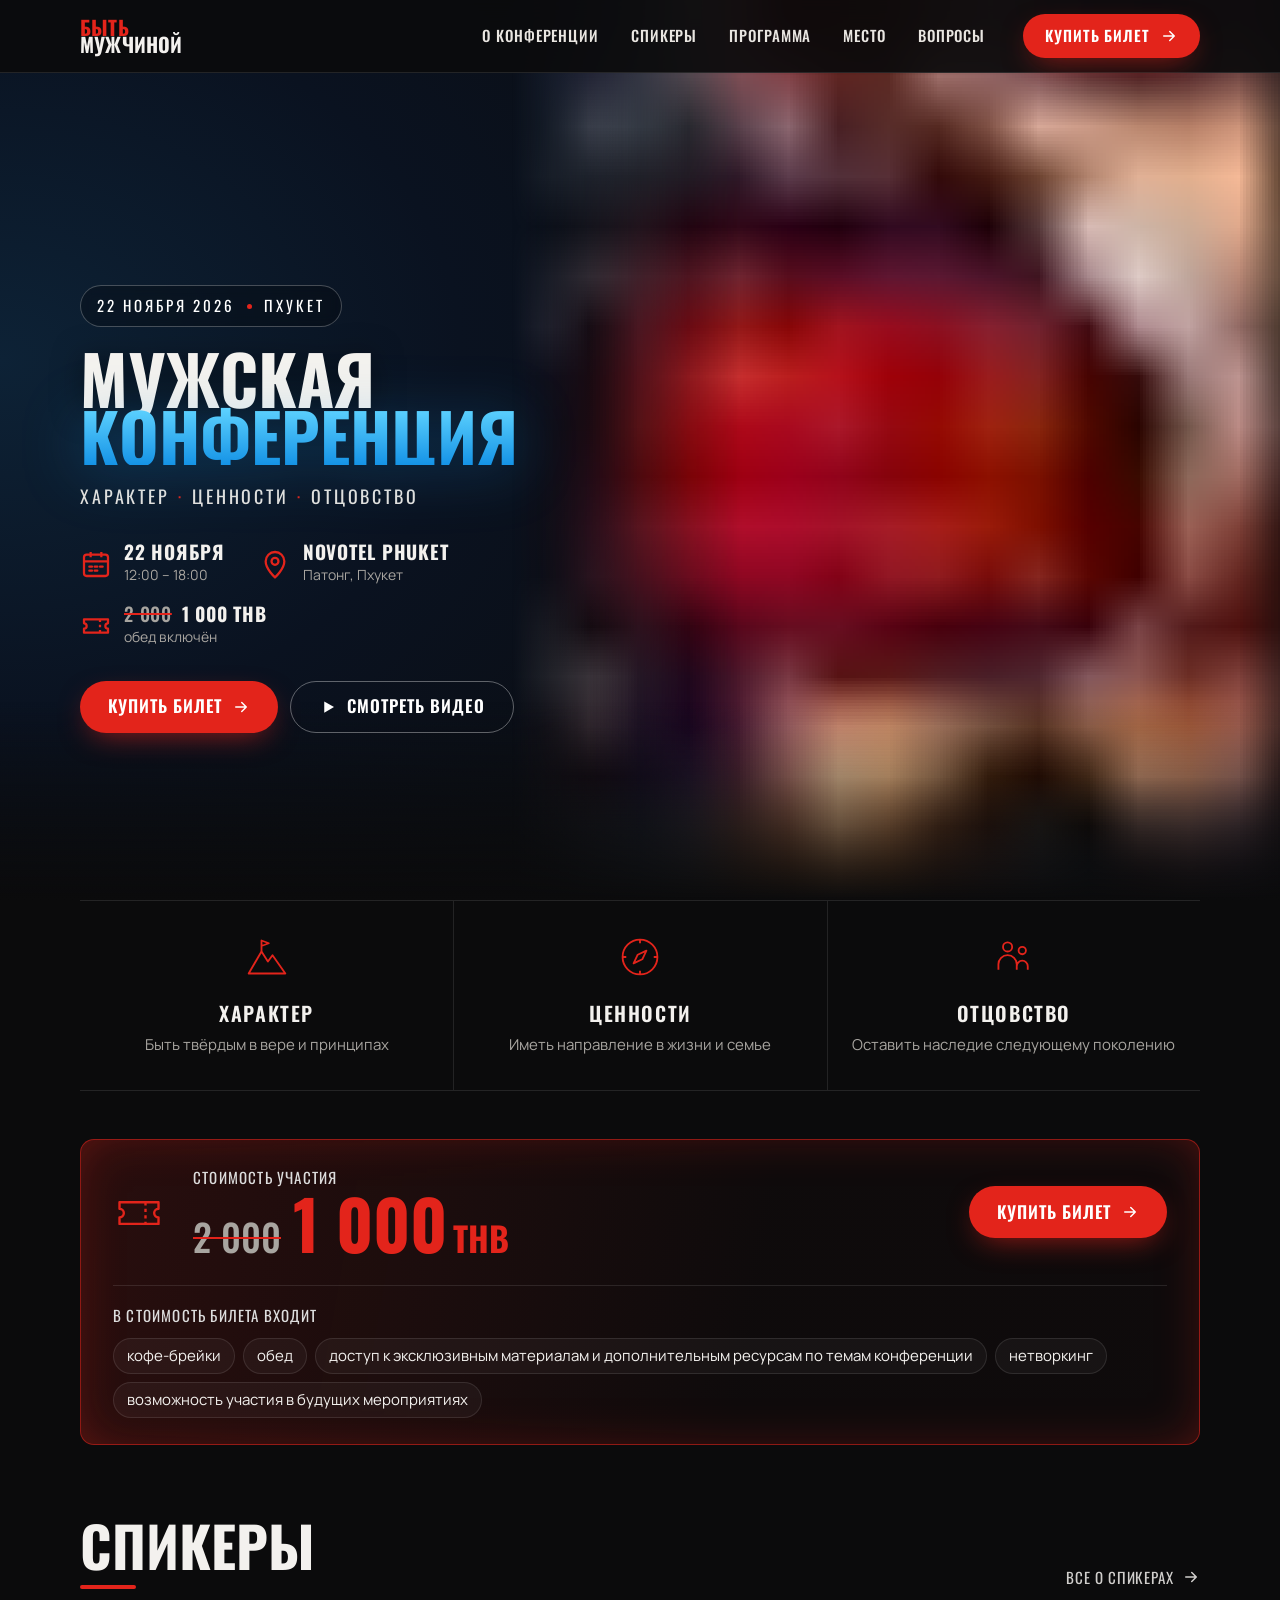
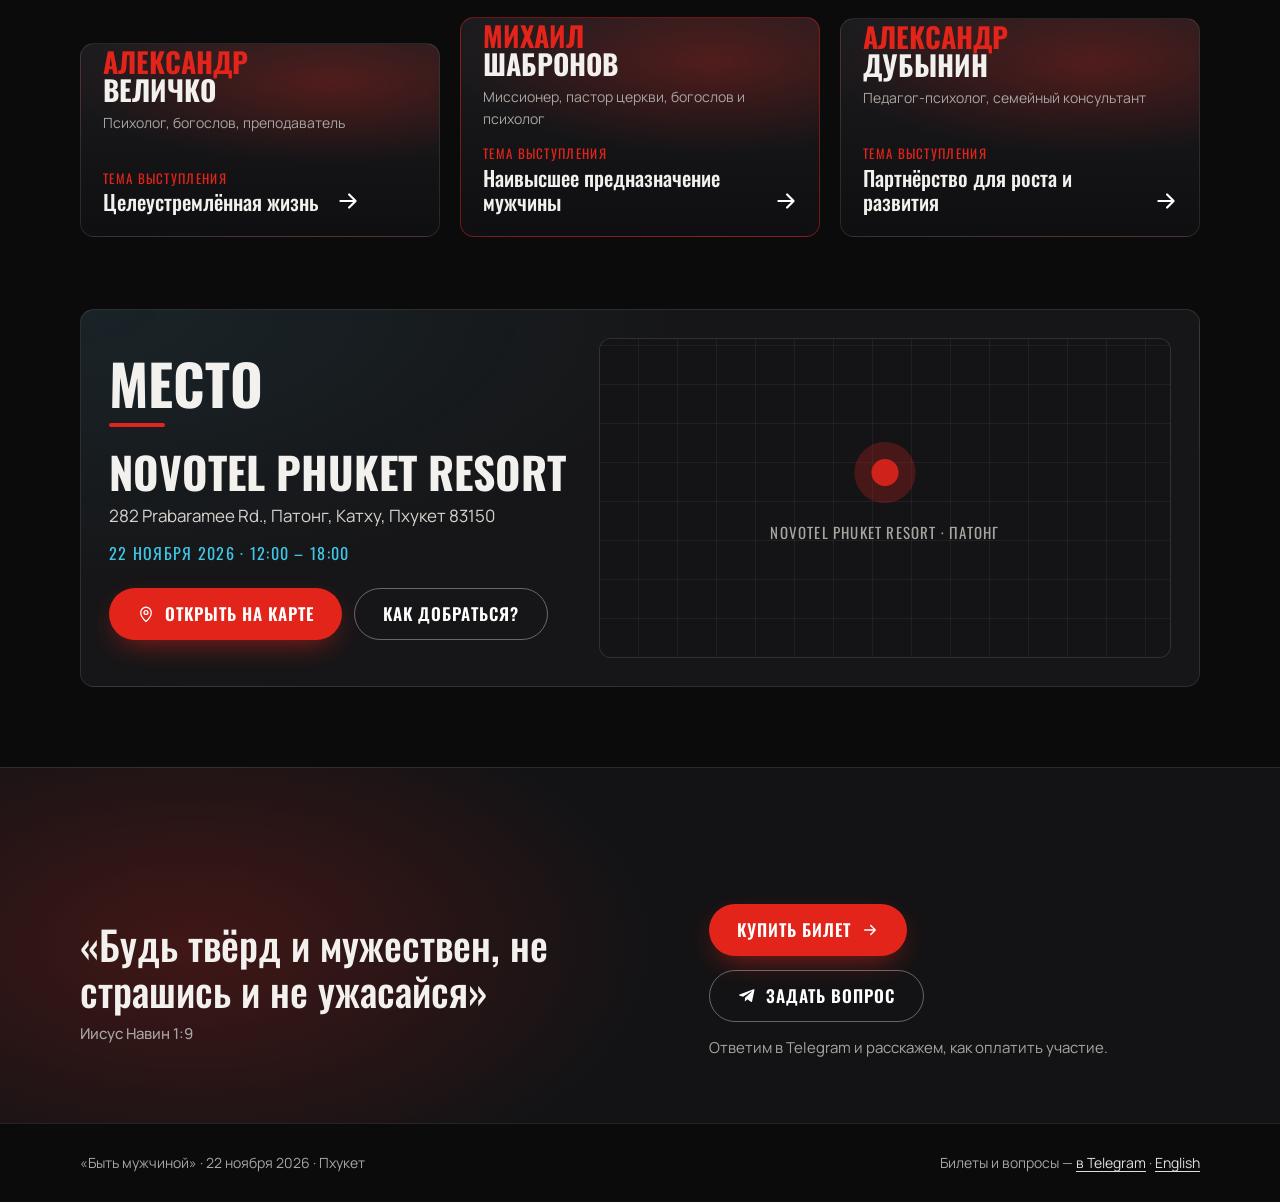
==== commit ad4ae8e7: "Телефон: дата и место на тёмных плашках — читаемо поверх постера Co-Authored-By: Claude Opus 5.5 <no" ====
--- a/index.html
+++ b/index.html
@@ -314,9 +314,10 @@
   .hero-date{display:none}
   .h1{position:absolute;width:1px;height:1px;overflow:hidden;clip:rect(0 0 0 0);margin:0}
   .facts{gap:10px;margin:0 0 18px}
-  .fact svg{width:22px;height:22px}
-  .fact strong{font-size:15px}
-  .fact span{font-size:12px}
+  .fact{background:rgba(12,12,14,.94);border:1px solid rgba(255,255,255,.14);border-radius:14px;padding:12px 12px;box-shadow:0 8px 24px rgba(0,0,0,.55);-webkit-backdrop-filter:blur(8px);backdrop-filter:blur(8px)}
+  .fact svg{width:24px;height:24px}
+  .fact strong{font-size:16px;color:#fff}
+  .fact span{font-size:13px;color:#e2e2e2}
   .cta-row .btn{flex:1 1 100%}
   .values{grid-template-columns:repeat(3,1fr)}
   .val{padding:22px 6px}
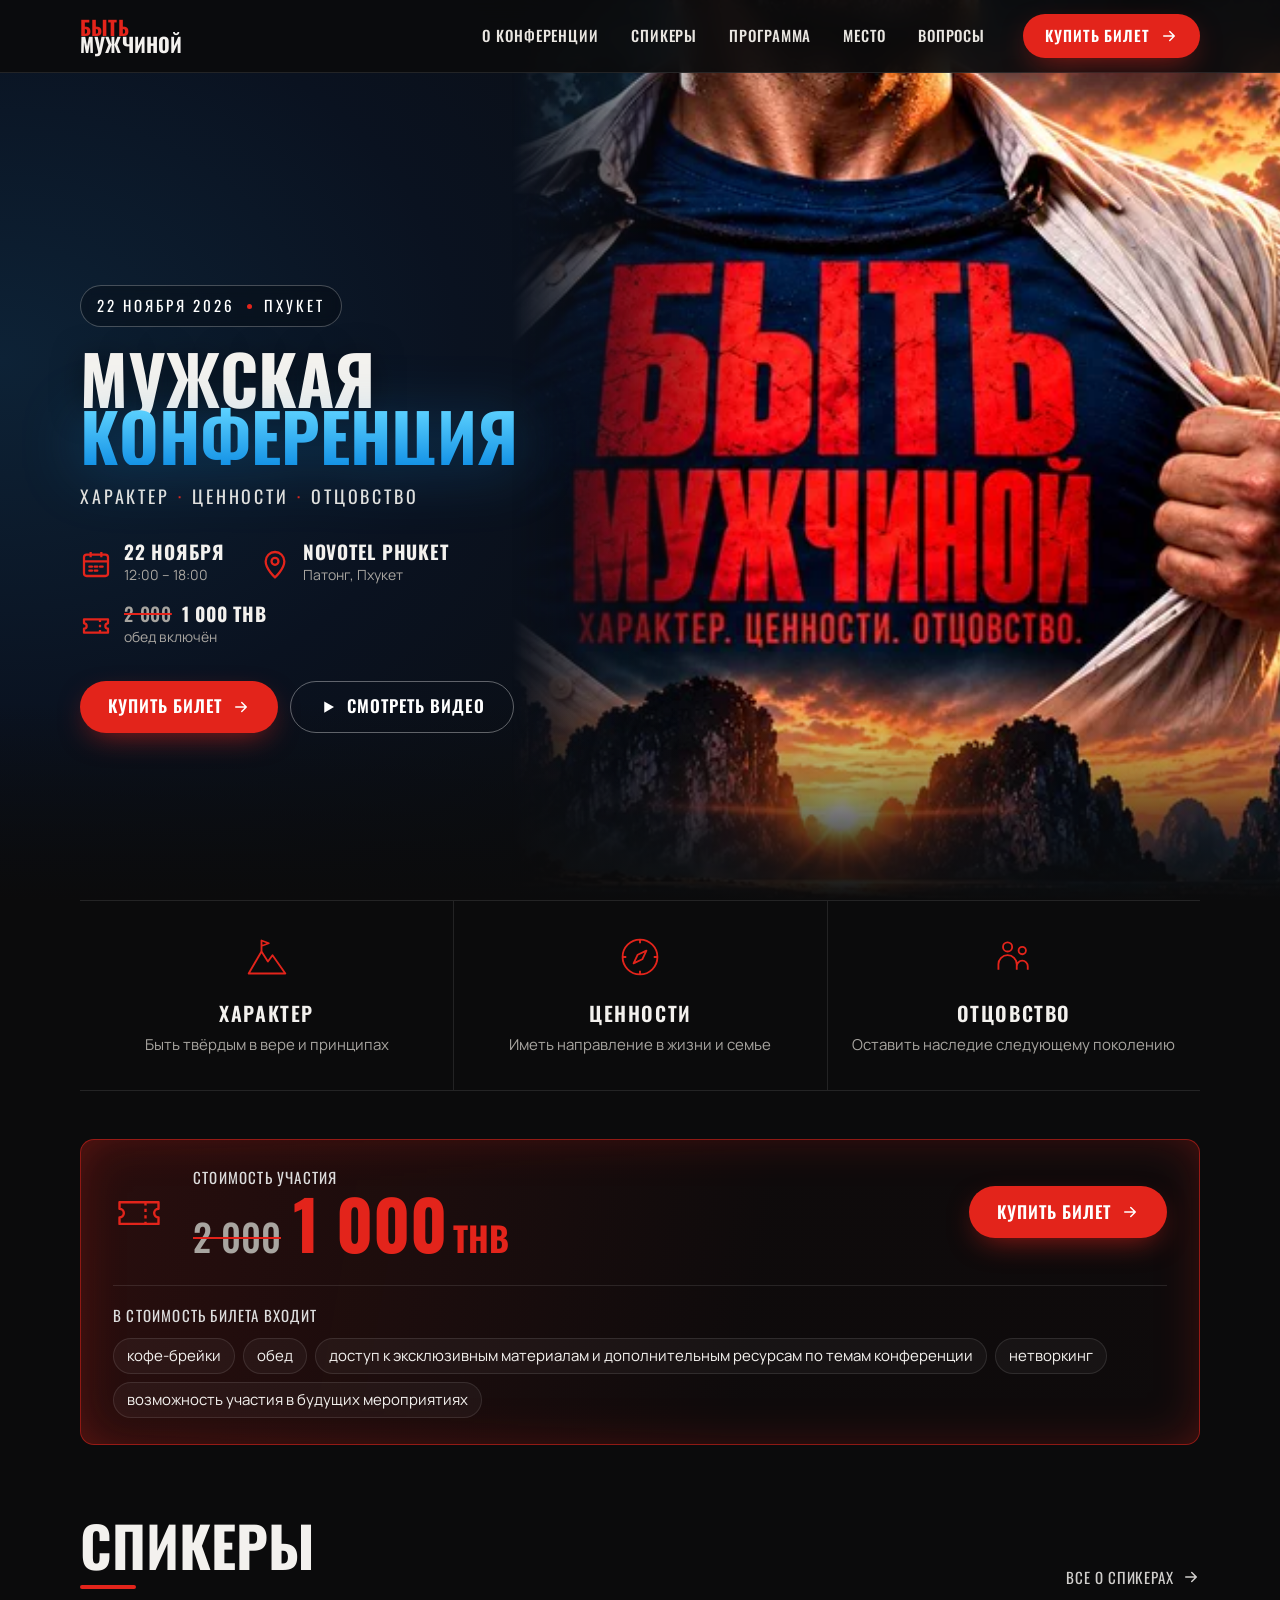
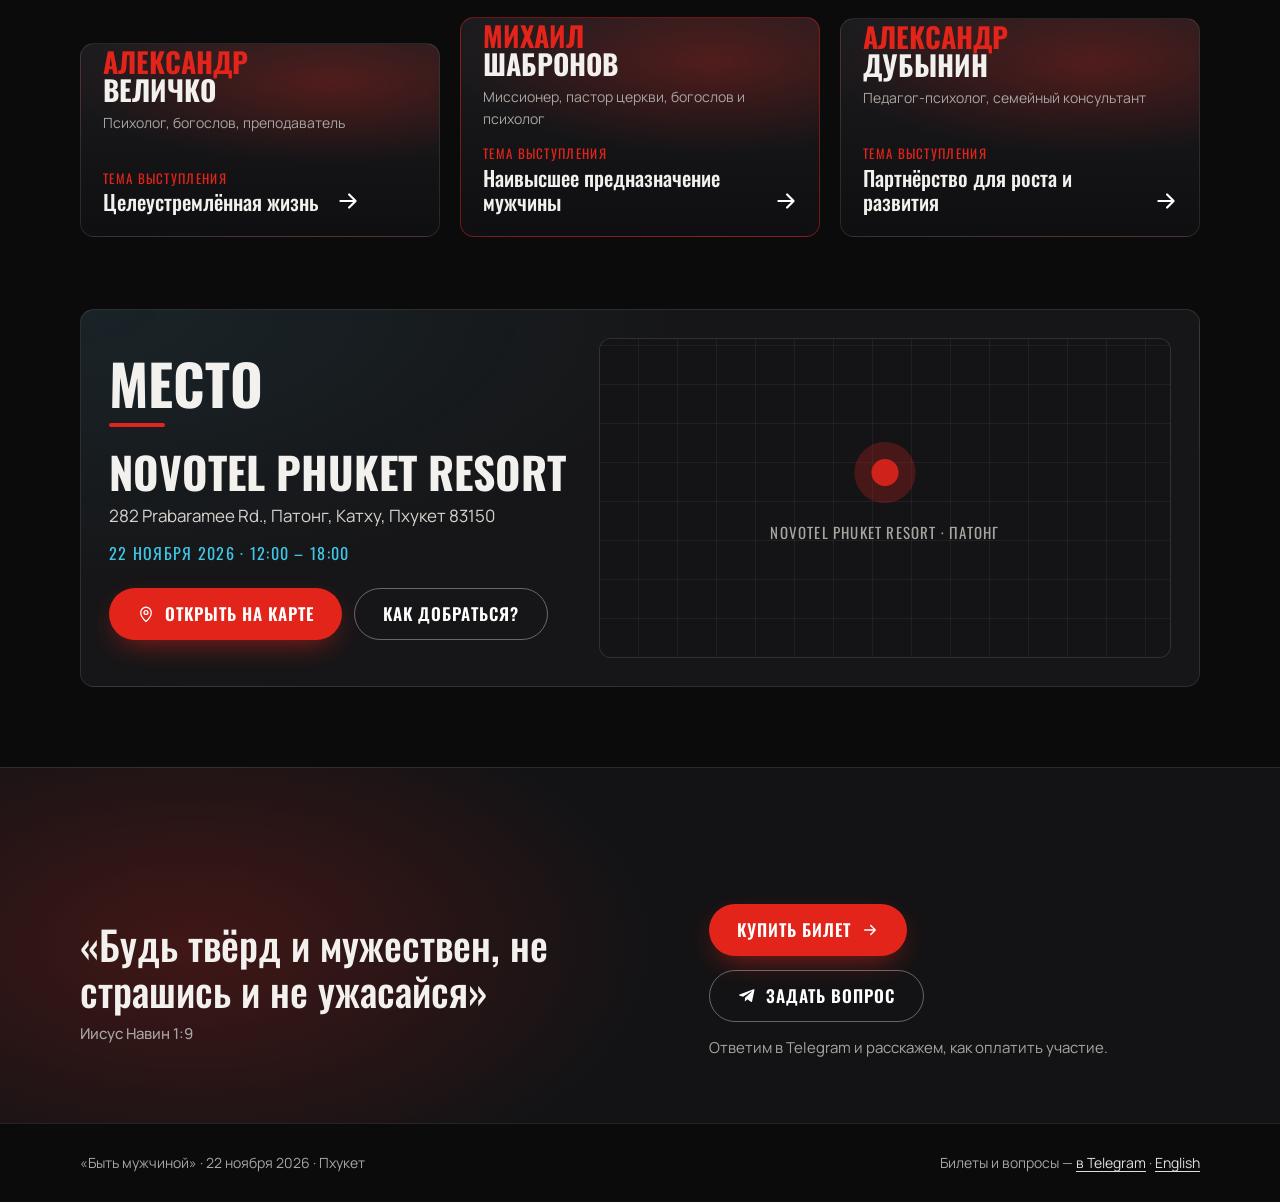
==== commit 0ea43d86: "Счётчик посещений (свой GoatCounter) и нажатий кнопок; метки ref/fbclid Co-Authored-By: Claude Opus " ====
--- a/index.html
+++ b/index.html
@@ -693,8 +693,13 @@
     altpay:   'Здравствуйте! Хочу купить билет на «Быть мужчиной» 22 ноября, но карта не подходит. Как ещё можно оплатить?'
   };
   // откуда пришёл человек (?utm_source=instagram) — передаём в Stripe и в сообщение в Telegram
-  const src = (new URLSearchParams(location.search).get('utm_source') || '').replace(/[^\w-]/g, '').slice(0, 40);
+  // (?ref=flyer — короткая метка для QR; fbclid без метки — значит пришёл с рекламы Facebook/Instagram)
+  const qs = new URLSearchParams(location.search);
+  const src = (qs.get('utm_source') || qs.get('ref') || (qs.has('fbclid') ? 'meta-ads' : '')).replace(/[^\w-]/g, '').slice(0, 40);
+  // счётчик: каждое нажатие кнопки, ведущей к организатору, — отдельное событие («ticket», «question»…)
+  const track = name => window.goatcounter?.count?.({ path: 'click-' + name + (src ? '-' + src : ''), title: 'Нажатие: ' + name, event: true });
   document.querySelectorAll('[data-tg]').forEach(a => {
+    a.addEventListener('click', () => track(a.dataset.tg));
     if (a.dataset.tg === 'ticket' && PAY.stripeLink) {
       a.href = PAY.stripeLink + (src ? `?client_reference_id=${src}` : '');
       return;
@@ -774,5 +779,6 @@
   document.querySelectorAll('.rv').forEach(el => io.observe(el));
 })();
 </script>
+<script data-goatcounter="https://stats.84-247-148-135.sslip.io/count" async src="https://stats.84-247-148-135.sslip.io/count.js"></script>
 </body>
 </html>
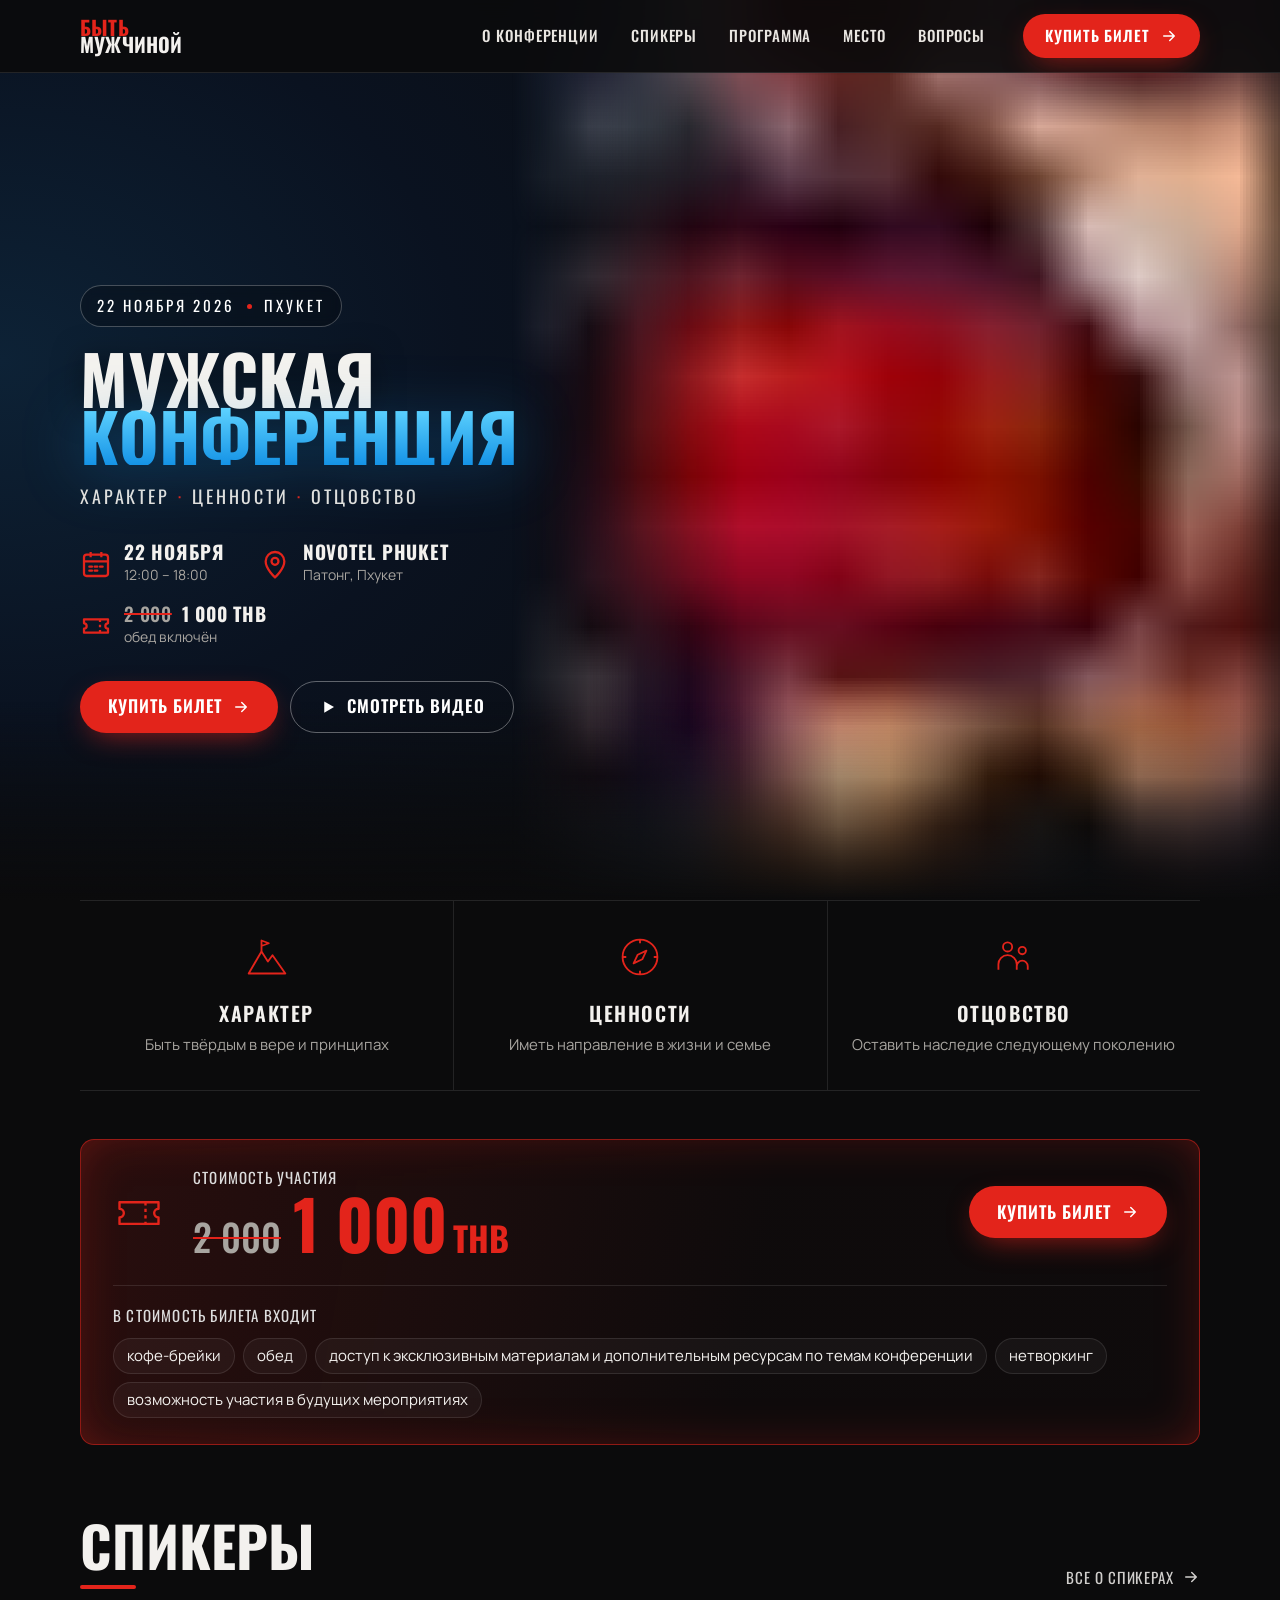
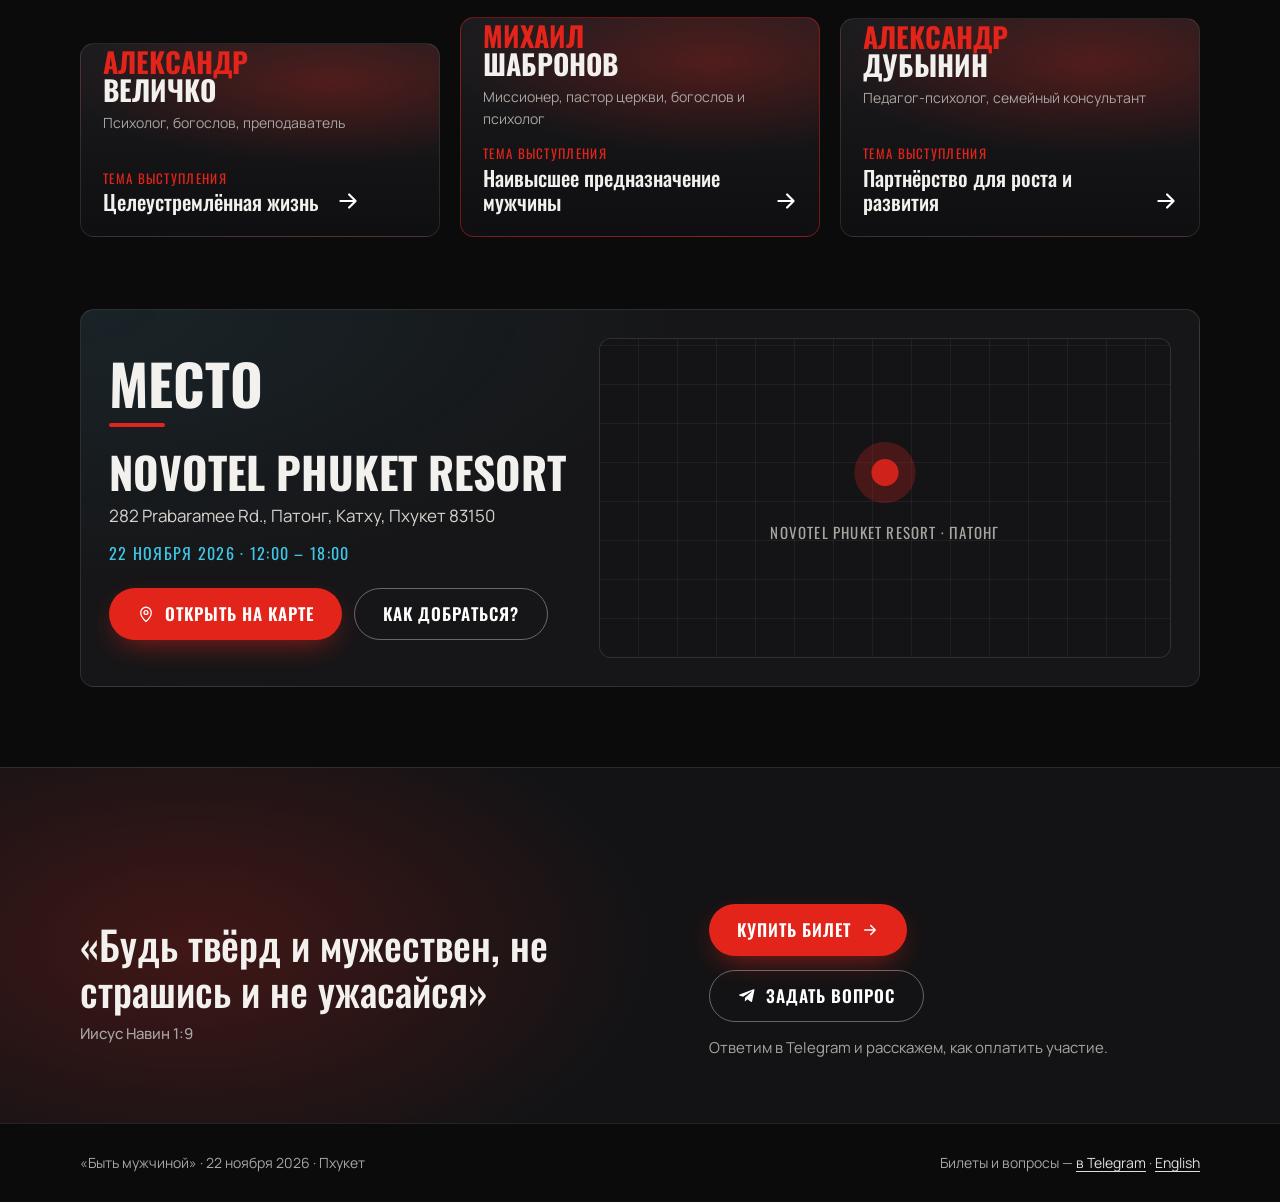
==== commit c74b3e3a: "Telegram: кнопки ведут на +66614149186 вместо @elena_izmerova90 Co-Authored-By: Claude Opus 5.5 <nor" ====
--- a/index.html
+++ b/index.html
@@ -1,6 +1,14 @@
 <!doctype html>
 <html lang="ru">
 <head>
+<!-- Google Analytics -->
+<script async src="https://www.googletagmanager.com/gtm.js?id=GTM-KL3QNM4K"></script>
+<script>
+  window.dataLayer = window.dataLayer || [];
+  function gtag(){dataLayer.push(arguments);}
+  gtag('js', new Date());
+</script>
+
 <noscript><style>.hero-art img{opacity:1!important}</style></noscript>
 <meta charset="utf-8">
 <meta name="viewport" content="width=device-width, initial-scale=1, viewport-fit=cover">
@@ -523,7 +531,7 @@
     <div class="foot-org" data-org-ready hidden>
       <b>Организатор:</b> <span data-org="name"></span><span data-org-if="reg">, рег. номер <span data-org="reg"></span></span><br>
       <span data-org="address"></span><br>
-      <span data-org="email"></span><span data-org-if="phone"> · <span data-org="phone"></span></span> · Telegram <a data-tg="question" href="#">@elena_izmerova90</a>
+      <span data-org="email"></span><span data-org-if="phone"> · <span data-org="phone"></span></span> · Telegram <a data-tg="question" href="#">+66 61 414 9186</a>
     </div>
     <div class="foot-row">
       <span>«Быть мужчиной» · 22 ноября 2026 · Пхукет</span>
@@ -685,7 +693,7 @@
   const PAY = { stripeLink: window.PAY_LINK || '' };
 
   // все кнопки ведут в личку организатора в Telegram, с готовым первым сообщением
-  const TG = 'elena_izmerova90';
+  const TG = '+66614149186';
   const MSG = {
     ticket:   'Здравствуйте! Хочу купить билет на конференцию «Быть мужчиной» 22 ноября. Подскажите, как оплатить?',
     question: 'Здравствуйте! У меня вопрос о конференции «Быть мужчиной» 22 ноября.',
@@ -697,7 +705,10 @@
   const qs = new URLSearchParams(location.search);
   const src = (qs.get('utm_source') || qs.get('ref') || (qs.has('fbclid') ? 'meta-ads' : '')).replace(/[^\w-]/g, '').slice(0, 40);
   // счётчик: каждое нажатие кнопки, ведущей к организатору, — отдельное событие («ticket», «question»…)
-  const track = name => window.goatcounter?.count?.({ path: 'click-' + name + (src ? '-' + src : ''), title: 'Нажатие: ' + name, event: true });
+  const track = name => {
+    window.goatcounter?.count?.({ path: 'click-' + name + (src ? '-' + src : ''), title: 'Нажатие: ' + name, event: true });
+    window.gtag?.('event', 'click_' + name, { source: src || 'direct' });
+  };
   document.querySelectorAll('[data-tg]').forEach(a => {
     a.addEventListener('click', () => track(a.dataset.tg));
     if (a.dataset.tg === 'ticket' && PAY.stripeLink) {
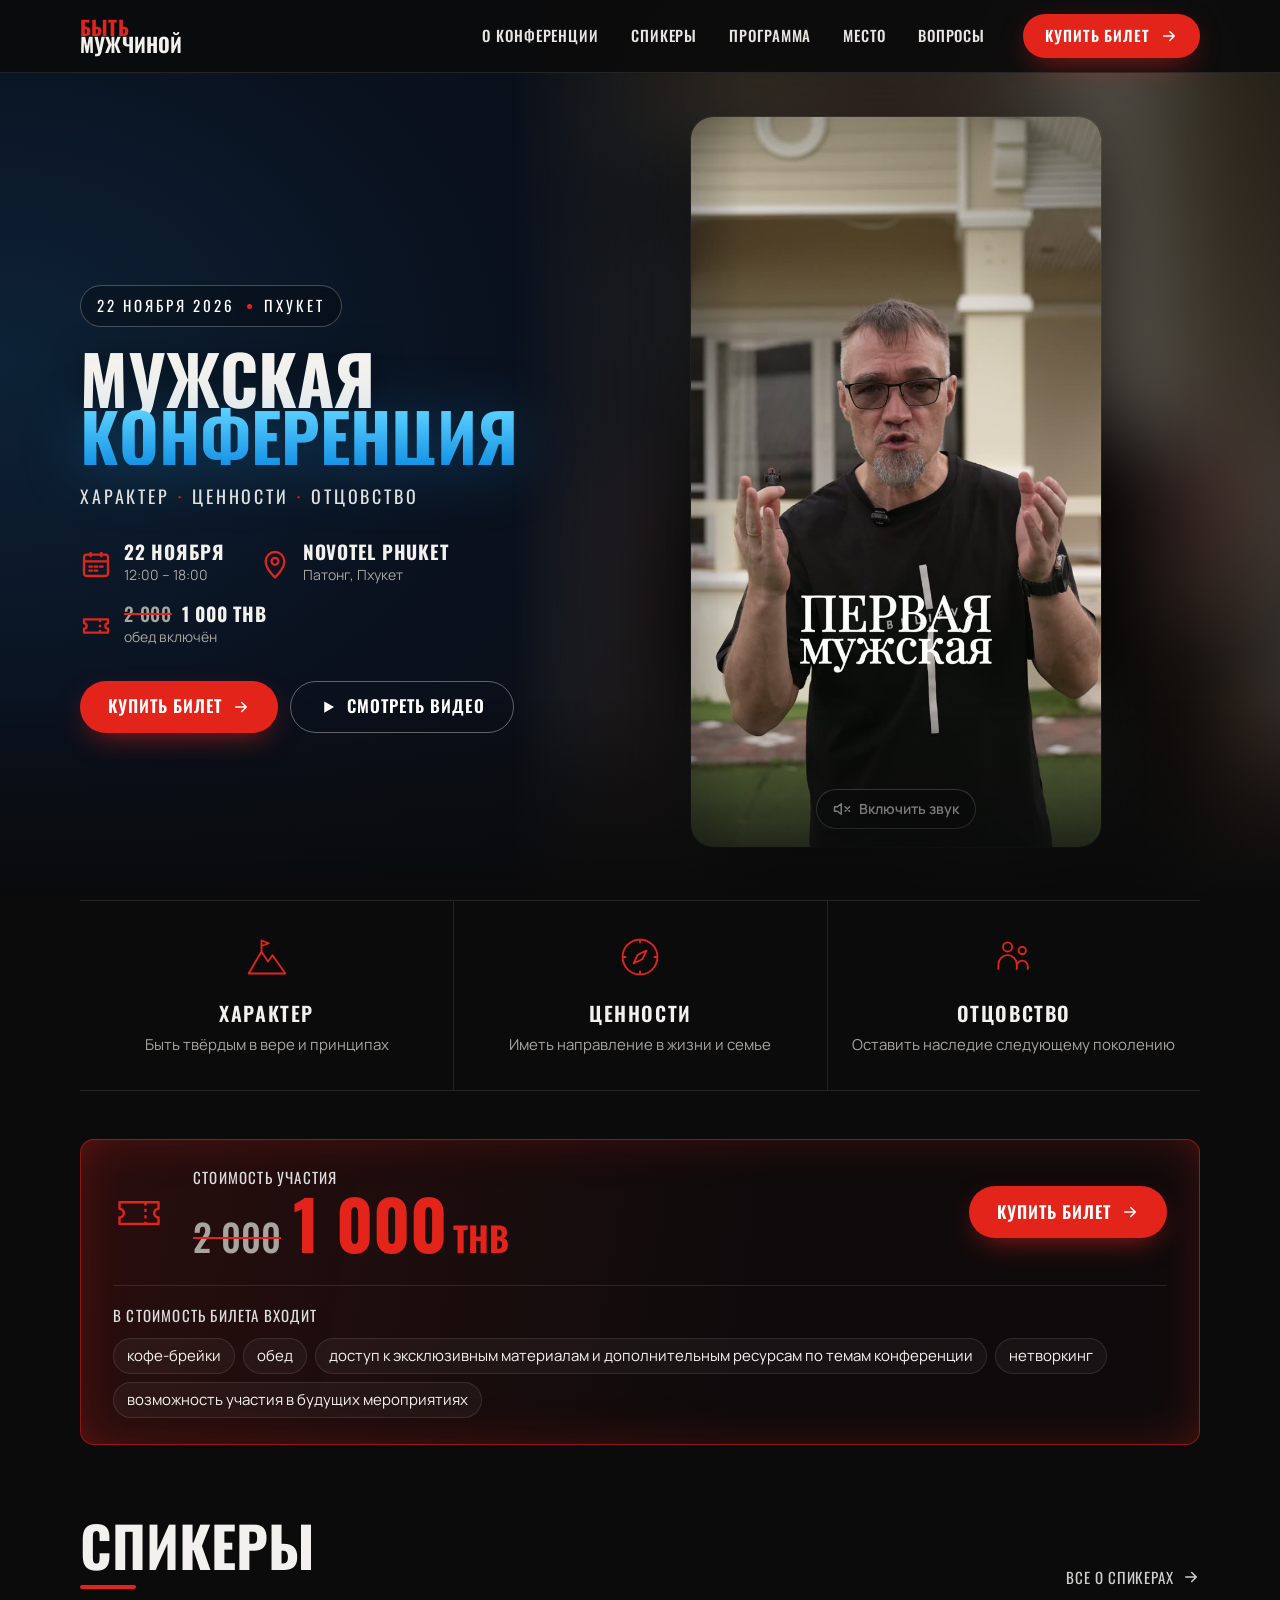
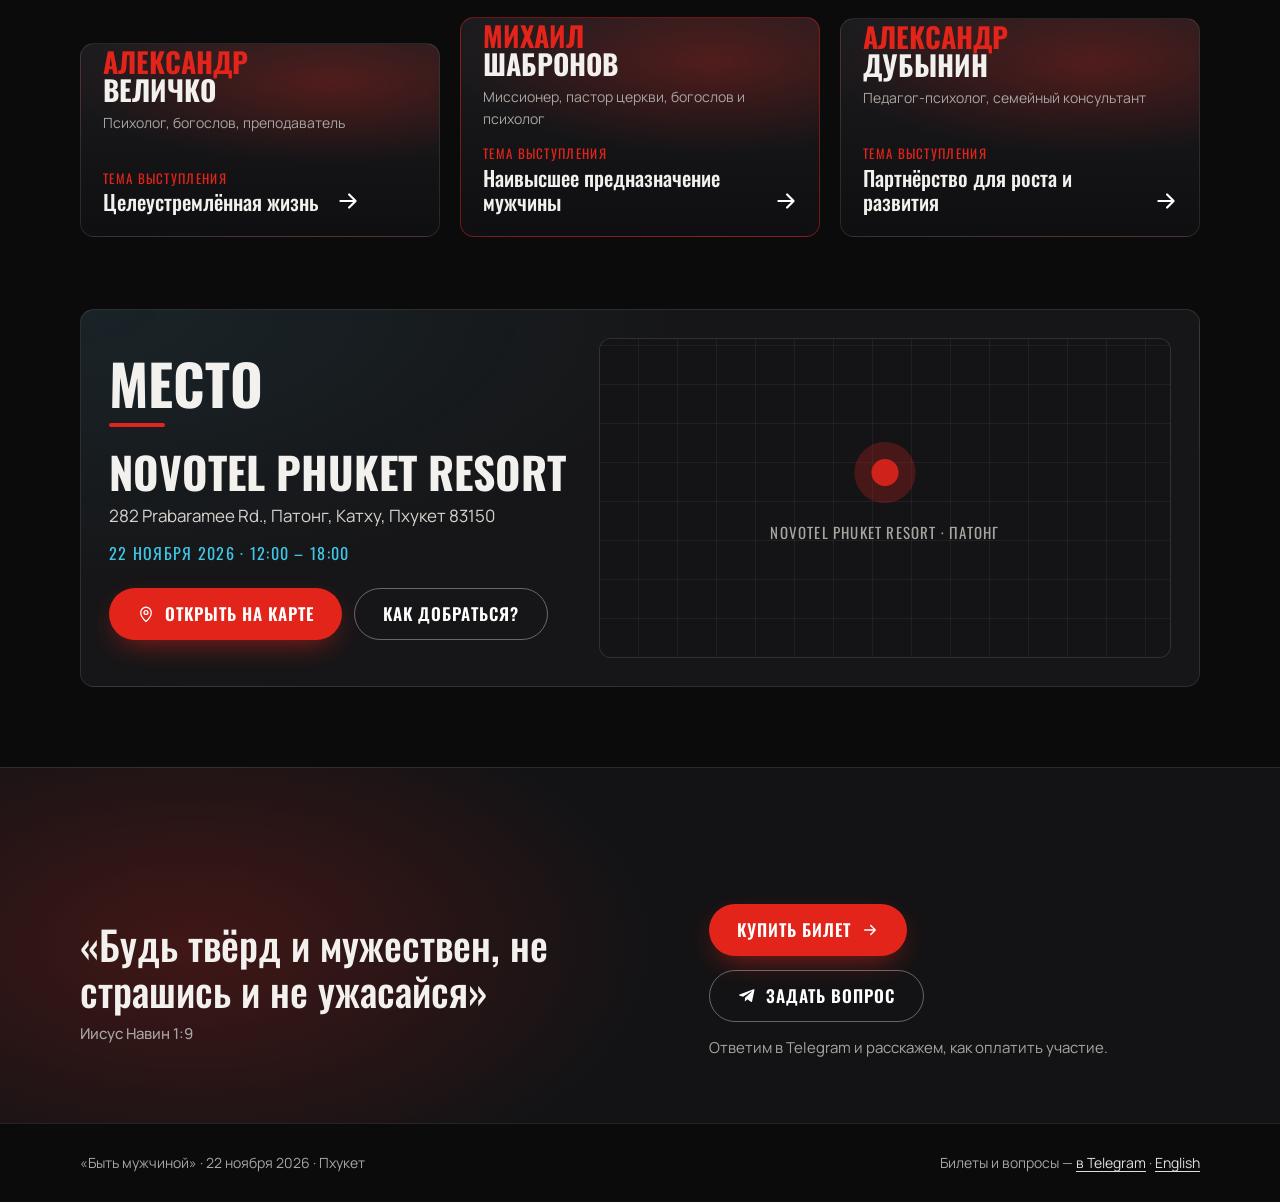
==== commit 386fbee9: "Первый экран: вместо афиши — видео Александра (без звука по кругу, кнопка «Включить звук») Co-Author" ====
--- a/index.html
+++ b/index.html
@@ -28,8 +28,7 @@
 <link rel="preconnect" href="https://fonts.googleapis.com">
 <link rel="preconnect" href="https://fonts.gstatic.com" crossorigin>
 <link href="https://fonts.googleapis.com/css2?family=Oswald:wght@500;600;700&family=Manrope:wght@400;500;600;700&display=swap" rel="stylesheet" media="print" onload="this.media='all'">
-<link rel="preload" as="image" href="img/hero-wide.webp" imagesrcset="img/hero-wide-800.webp 800w, img/hero-wide.webp 1254w" imagesizes="(max-width:1100px) 100vw, 60vw" type="image/webp" media="(min-width: 641px)">
-<link rel="preload" as="image" href="img/hero-tall.webp" media="(max-width: 640px)">
+<link rel="preload" as="image" href="video/poster.jpg" fetchpriority="high">
 <style>
 :root{
   --bg:#0b0b0c; --bg2:#131315; --card:#161618; --line:rgba(255,255,255,.1);
@@ -100,6 +99,18 @@
 .alt-pay:hover{color:#fff}
 .price .alt-pay{grid-column:1/-1;justify-self:end;margin-top:-16px}
 .alt-pay[hidden]{display:none}
+/* первый экран: вместо афиши — видео Александра (без звука по кругу, звук — по кнопке) */
+.hero-vid{display:flex;align-items:center;justify-content:center;padding-top:64px;overflow:hidden;background:#0a1220}
+.hero-vid::before{content:"";position:absolute;inset:-60px;background:url(video/poster.jpg) center/cover;filter:blur(46px) brightness(.4) saturate(1.1);z-index:-1}
+.vcard{position:relative;height:min(calc(100svh - 170px),760px);aspect-ratio:9/16;border-radius:22px;overflow:hidden;background:#000;
+  box-shadow:0 30px 80px rgba(0,0,0,.6),0 0 0 1px rgba(255,255,255,.08)}
+.vcard video{width:100%;height:100%;object-fit:cover;display:block;cursor:pointer}
+.snd{position:absolute;left:50%;bottom:18px;transform:translateX(-50%);display:inline-flex;align-items:center;gap:8px;white-space:nowrap;
+  padding:10px 16px;border-radius:999px;border:1px solid rgba(255,255,255,.3);background:rgba(10,10,12,.62);color:#fff;
+  font:600 14px/1 var(--body,inherit);-webkit-backdrop-filter:blur(8px);backdrop-filter:blur(8px);cursor:pointer}
+.snd svg{width:18px;height:18px;fill:none;stroke:currentColor;stroke-width:2;stroke-linecap:round;stroke-linejoin:round}
+.snd:hover{background:rgba(10,10,12,.82)}
+.snd .on{display:none}.snd[aria-pressed="true"] .on{display:inline}.snd[aria-pressed="true"] .off{display:none}
 .hero-in>*{max-width:min(640px,46vw)}
 .hero-in>.h1{max-width:none}
 @media (min-width:1600px){.hero-art{width:58%}}
@@ -109,6 +120,8 @@
   .hero-art{-webkit-mask:linear-gradient(0deg,transparent 0%,#000 30%);mask:linear-gradient(0deg,transparent 0%,#000 30%)}
   .hero-in{padding-top:0;margin-top:-60px;position:relative}
   .hero-in>*{max-width:none}
+  .hero-art.hero-vid{aspect-ratio:auto;padding:92px 0 70px}
+  .vcard{height:min(56svh,560px)}
 }
 
 /* ---------- ценности ---------- */
@@ -320,7 +333,13 @@
   .fact{gap:8px}
   .fact:nth-child(3){display:none}
   .hero-date{display:none}
-  .h1{position:absolute;width:1px;height:1px;overflow:hidden;clip:rect(0 0 0 0);margin:0}
+  .hero-art.hero-vid{aspect-ratio:auto;padding:0;display:block}
+  .hero-vid::before{display:none}
+  .vcard{width:100%;height:auto;aspect-ratio:4/5;border-radius:0;box-shadow:none}
+  .vcard video{object-position:50% 40%}
+  .snd{bottom:auto;top:14px;left:auto;right:14px;transform:none}
+  .hero-in{margin-top:0;padding-top:18px}
+  .h1{font-size:44px;margin:0 0 16px;white-space:normal}
   .facts{gap:10px;margin:0 0 18px}
   .fact{background:rgba(12,12,14,.94);border:1px solid rgba(255,255,255,.14);border-radius:14px;padding:12px 12px;box-shadow:0 8px 24px rgba(0,0,0,.55);-webkit-backdrop-filter:blur(8px);backdrop-filter:blur(8px)}
   .fact svg{width:24px;height:24px}
@@ -397,11 +416,15 @@
 
 <main>
   <section class="hero">
-    <picture class="hero-art">
-      <source media="(max-width:640px)" srcset="img/hero-tall.webp" type="image/webp">
-      <source srcset="img/hero-wide-800.webp 800w, img/hero-wide.webp 1254w" sizes="(max-width:1100px) 100vw, 60vw" type="image/webp">
-      <img src="img/hero-wide.jpg" decoding="async" onload="this.classList.add('ok')" alt="Мужчина распахивает рубашку, на футболке надпись «Быть мужчиной. Характер. Ценности. Отцовство»" fetchpriority="high">
-    </picture>
+    <div class="hero-art hero-vid">
+      <div class="vcard">
+        <video id="heroVideo" src="video/about.mp4" poster="video/poster.jpg" autoplay muted loop playsinline preload="auto" aria-label="Александр Дубынин о конференции «Быть мужчиной»"></video>
+        <button class="snd" type="button" aria-pressed="false">
+          <svg viewBox="0 0 24 24"><path d="M11 5 6 9H2v6h4l5 4V5z"/><path class="on" d="M15.5 8.5a5 5 0 0 1 0 7M19 5a10 10 0 0 1 0 14"/><path class="off" d="m22 9-6 6M16 9l6 6"/></svg>
+          <span class="off">Включить звук</span><span class="on">Выключить звук</span>
+        </button>
+      </div>
+    </div>
     <div class="wrap hero-in">
       <p class="hero-date">22 ноября 2026 <i></i> Пхукет</p>
       <h1 class="h1"><span class="w">Мужская</span><span class="c">конференция</span><span class="sr-only"> «Быть мужчиной»</span></h1>
@@ -709,6 +732,21 @@
     window.goatcounter?.count?.({ path: 'click-' + name + (src ? '-' + src : ''), title: 'Нажатие: ' + name, event: true });
     window.gtag?.('event', 'click_' + name, { source: src || 'direct' });
   };
+  // видео на первом экране: играет без звука; кнопка или касание по видео — звук и просмотр с начала
+  const hv = document.getElementById('heroVideo');
+  const snd = document.querySelector('.hero .snd');
+  if (hv && snd) {
+    const setSound = on => {
+      hv.muted = !on;
+      snd.setAttribute('aria-pressed', on);
+      if (on) { hv.currentTime = 0; track('sound'); }
+      hv.play().catch(() => {});
+    };
+    snd.addEventListener('click', () => setSound(hv.muted));
+    hv.addEventListener('click', () => setSound(hv.muted));
+    // включили другое видео (в окне «О конференции», у спикеров) — первое ставим на паузу
+    document.addEventListener('play', e => { if (e.target !== hv && !hv.paused) hv.pause(); }, true);
+  }
   document.querySelectorAll('[data-tg]').forEach(a => {
     a.addEventListener('click', () => track(a.dataset.tg));
     if (a.dataset.tg === 'ticket' && PAY.stripeLink) {
